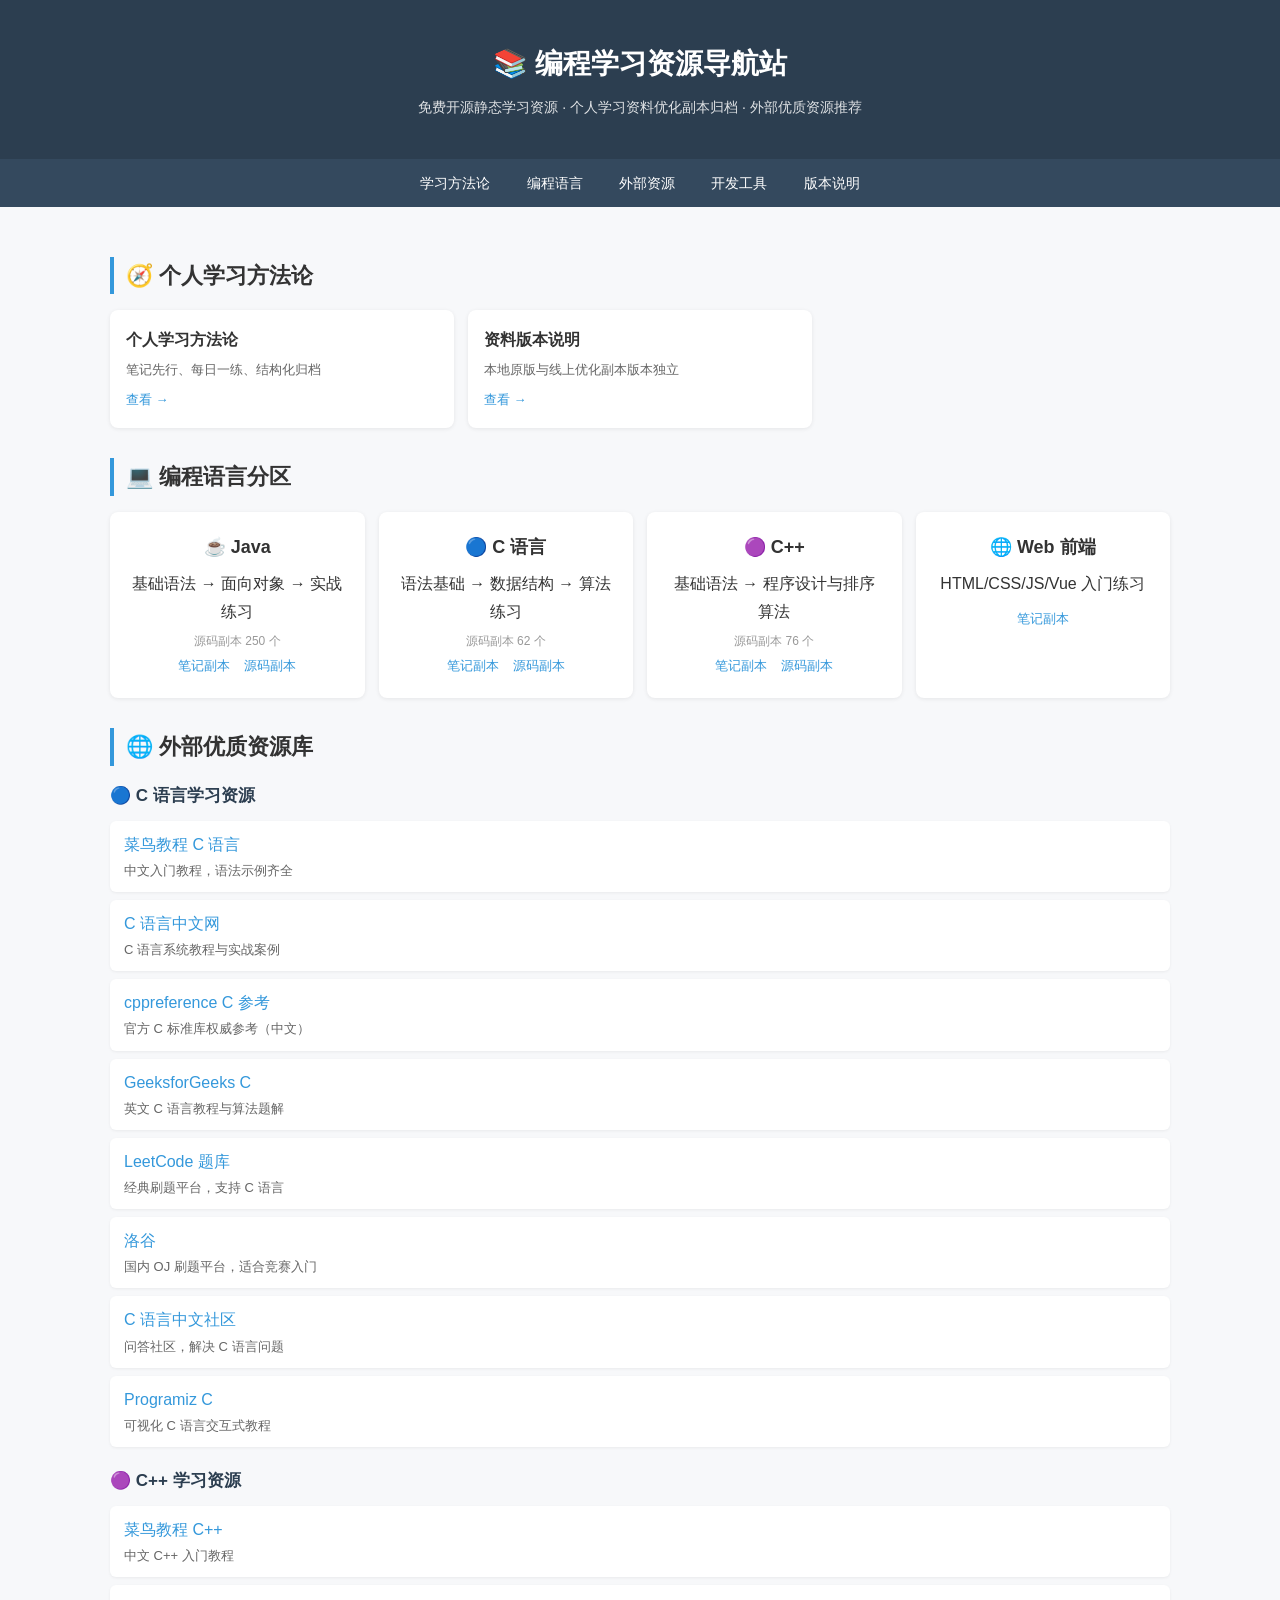
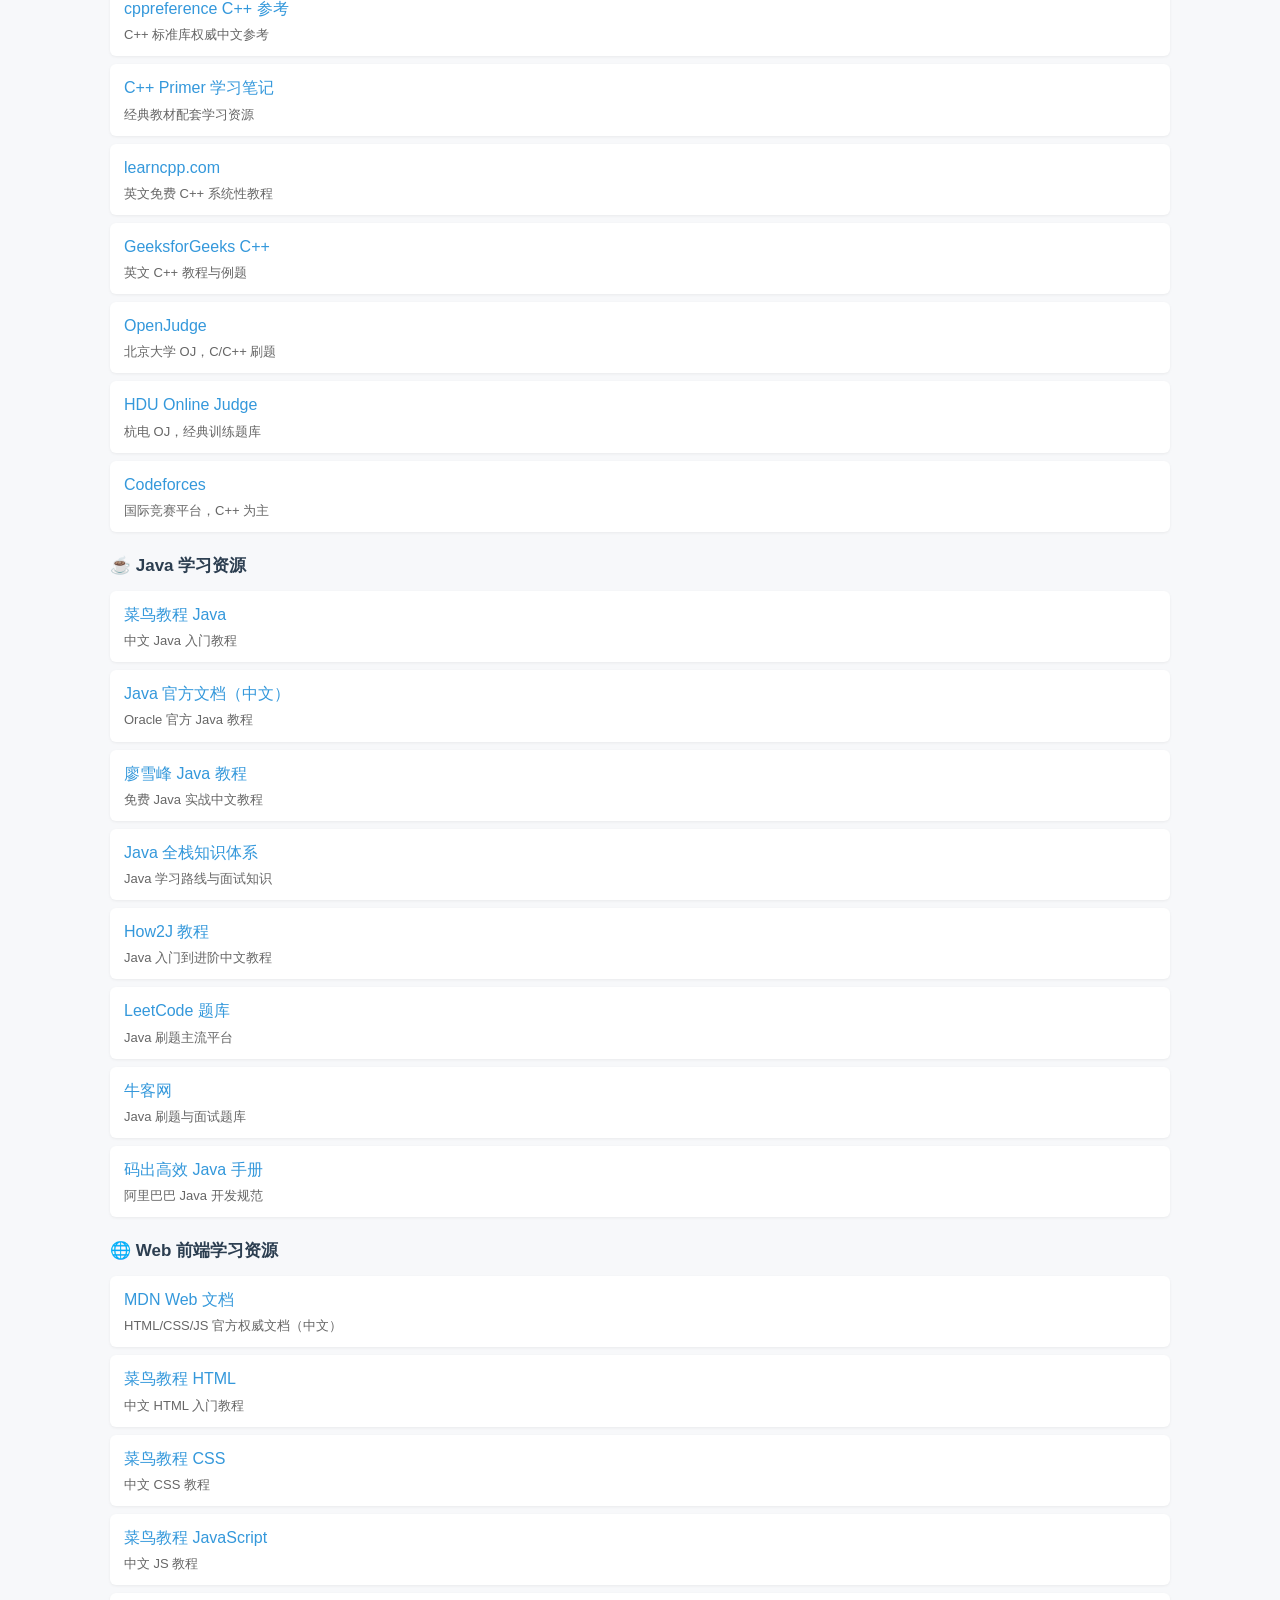
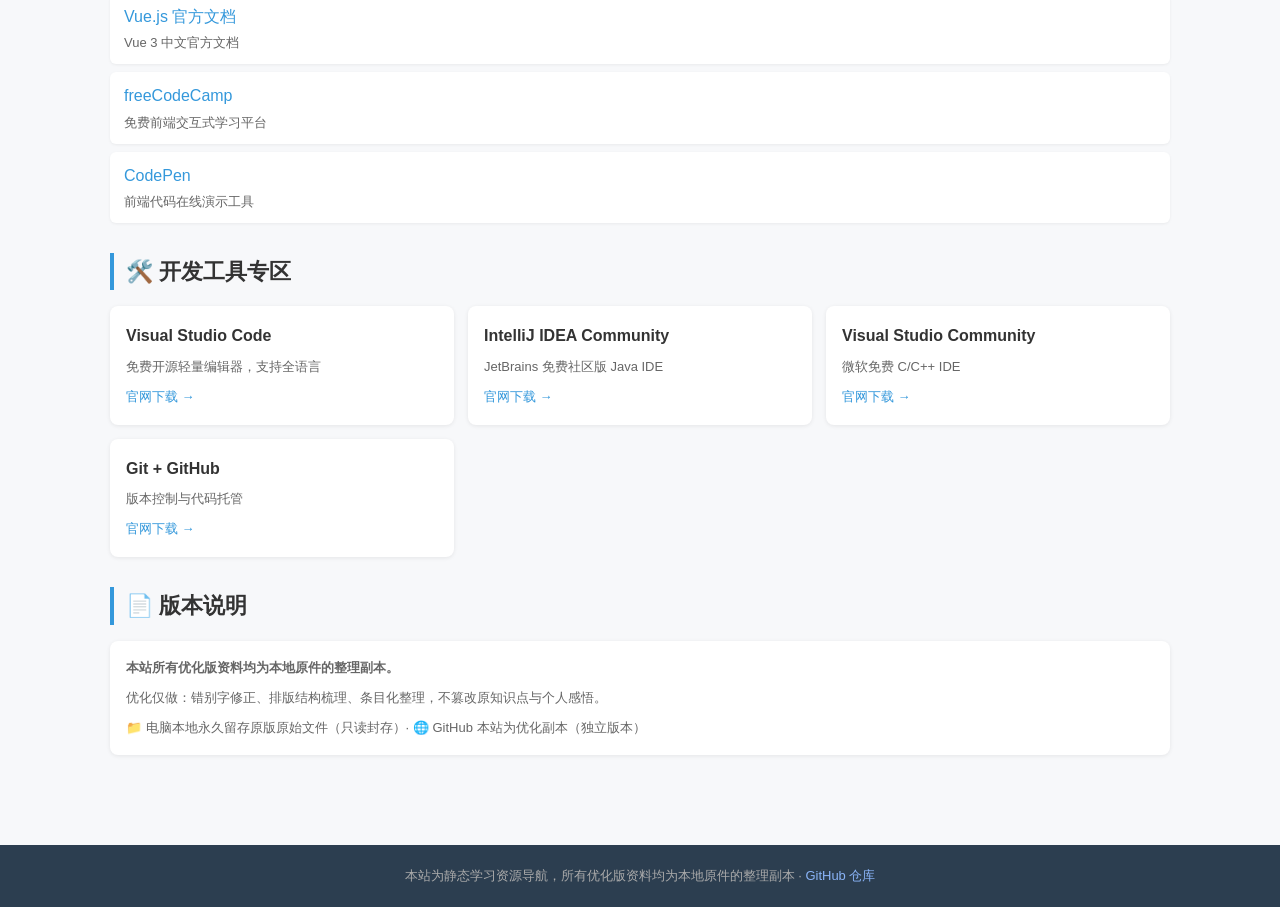
==== index.html @ 5b766942 "feat: 编程学习资源导航站首次发布 - 本地资料优化副本+外部资源导航" ====
<!DOCTYPE html>
<html lang="zh-CN">
<head>
<meta charset="UTF-8">
<meta name="viewport" content="width=device-width, initial-scale=1.0">
<title>编程学习资源导航站</title>
<link rel="stylesheet" href="assets/css/style.css">
</head>
<body>
<header>
  <h1>📚 编程学习资源导航站</h1>
  <p>免费开源静态学习资源 · 个人学习资料优化副本归档 · 外部优质资源推荐</p>
</header>
<nav>
  <a href="#method">学习方法论</a>
  <a href="#lang">编程语言</a>
  <a href="#resource">外部资源</a>
  <a href="#tools">开发工具</a>
  <a href="#version">版本说明</a>
</nav>
<main>
  <section id="method">
    <h2>🧭 个人学习方法论</h2>
    <div class="cards" id="method-cards"></div>
  </section>
  <section id="lang">
    <h2>💻 编程语言分区</h2>
    <div class="lang-grid" id="lang-cards"></div>
  </section>
  <section id="resource">
    <h2>🌐 外部优质资源库</h2>
    <div id="resource-groups"></div>
  </section>
  <section id="tools">
    <h2>🛠️ 开发工具专区</h2>
    <div class="cards" id="tools-cards"></div>
  </section>
  <section id="version">
    <h2>📄 版本说明</h2>
    <div id="version-content"></div>
  </section>
</main>
<footer>
  <p>本站为静态学习资源导航，所有优化版资料均为本地原件的整理副本 · <a href="https://github.com/Charmmy-ing/programming-learning-resource-library" target="_blank">GitHub 仓库</a></p>
</footer>
<script src="assets/js/main.js"></script>
</body>
</html>
---- assets/css/style.css ----
/* 极简样式 */
* { margin: 0; padding: 0; box-sizing: border-box; }
body { font-family: "PingFang SC", "Microsoft YaHei", sans-serif; background: #f7f8fa; color: #333; line-height: 1.7; }
header { background: #2c3e50; color: #fff; padding: 40px 20px; text-align: center; }
header h1 { font-size: 28px; margin-bottom: 8px; }
header p { opacity: .85; font-size: 14px; }
nav { background: #34495e; padding: 10px; text-align: center; position: sticky; top: 0; z-index: 10; }
nav a { color: #fff; text-decoration: none; padding: 6px 16px; font-size: 14px; border-radius: 4px; }
nav a:hover { background: #2c3e50; }
main { max-width: 1100px; margin: 0 auto; padding: 20px; }
section { margin: 30px 0; }
h2 { font-size: 22px; border-left: 4px solid #3498db; padding-left: 12px; margin-bottom: 16px; }
.cards { display: grid; grid-template-columns: repeat(auto-fill, minmax(280px, 1fr)); gap: 14px; }
.card { background: #fff; border-radius: 8px; padding: 16px; box-shadow: 0 1px 4px rgba(0,0,0,.08); }
.card h3 { font-size: 16px; margin-bottom: 6px; }
.card p { font-size: 13px; color: #666; }
.card a { display: inline-block; margin-top: 8px; color: #3498db; text-decoration: none; font-size: 13px; }
.card a:hover { text-decoration: underline; }
.lang-grid { display: grid; grid-template-columns: repeat(auto-fill, minmax(240px, 1fr)); gap: 14px; }
.lang-card { background: #fff; border-radius: 8px; padding: 20px; text-align: center; box-shadow: 0 1px 4px rgba(0,0,0,.08); }
.lang-card h3 { font-size: 18px; margin-bottom: 8px; }
.lang-card a { color: #3498db; text-decoration: none; font-size: 13px; }
.res-group { margin-bottom: 20px; }
.res-group h3 { font-size: 17px; margin-bottom: 10px; color: #2c3e50; }
.res-group ul { list-style: none; }
.res-group li { background: #fff; border-radius: 6px; padding: 10px 14px; margin-bottom: 8px; box-shadow: 0 1px 3px rgba(0,0,0,.06); }
.res-group a { color: #3498db; text-decoration: none; font-weight: 500; }
.res-group a:hover { text-decoration: underline; }
.res-group .desc { font-size: 13px; color: #666; margin-top: 2px; }
footer { background: #2c3e50; color: #aaa; text-align: center; padding: 20px; margin-top: 40px; font-size: 13px; }
footer a { color: #8ab4f8; text-decoration: none; }
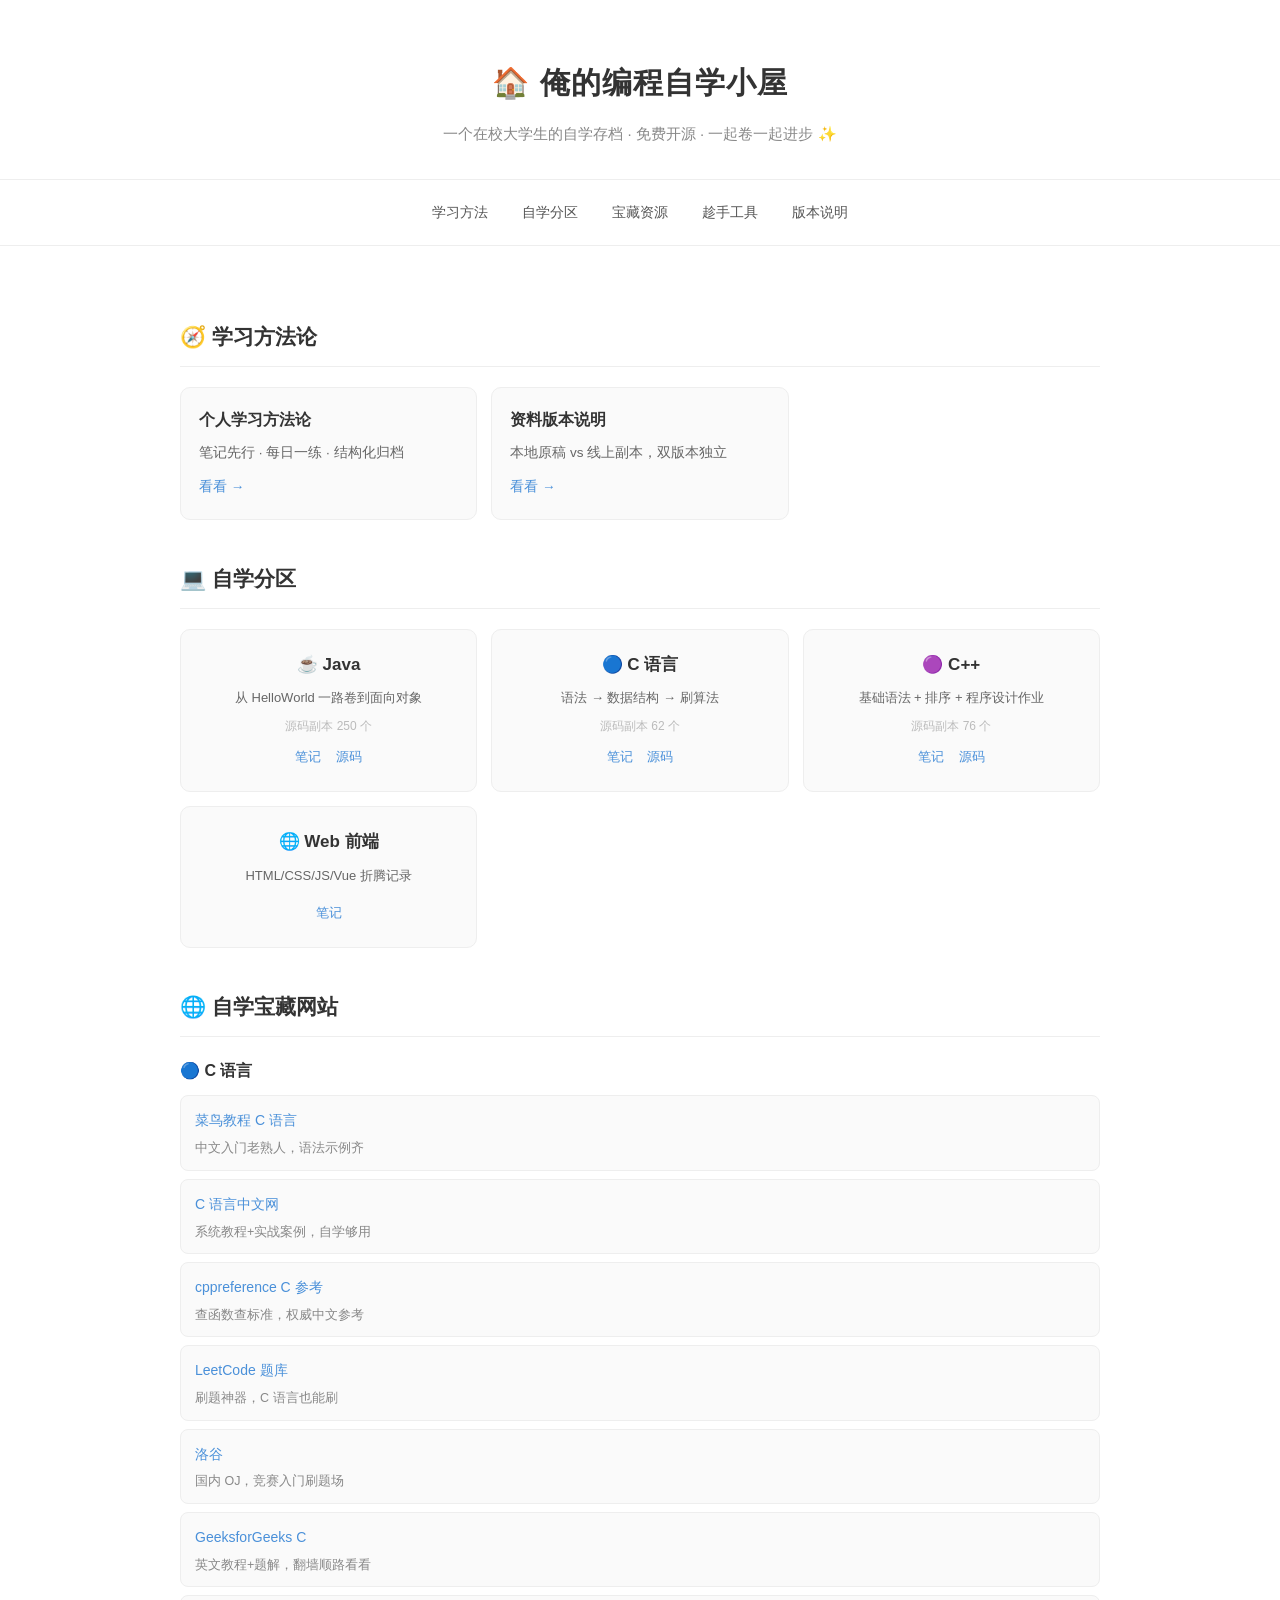
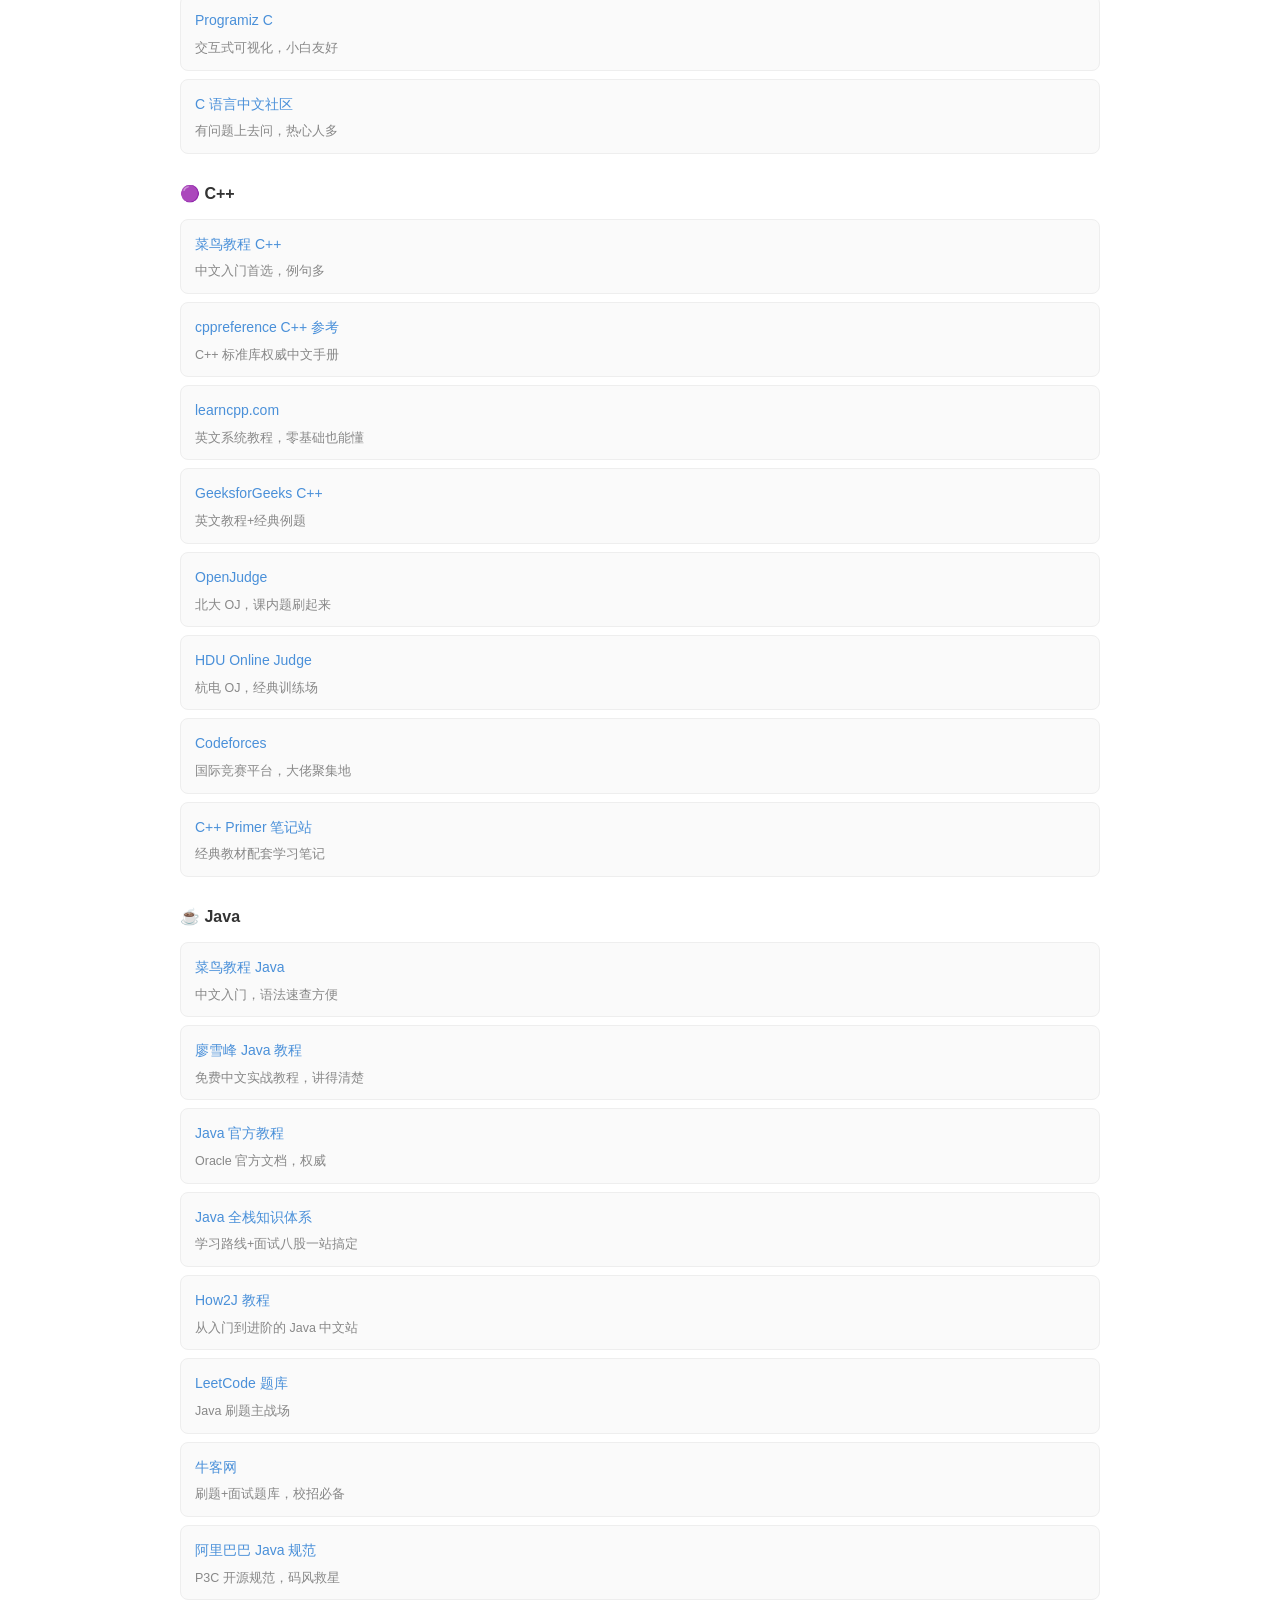
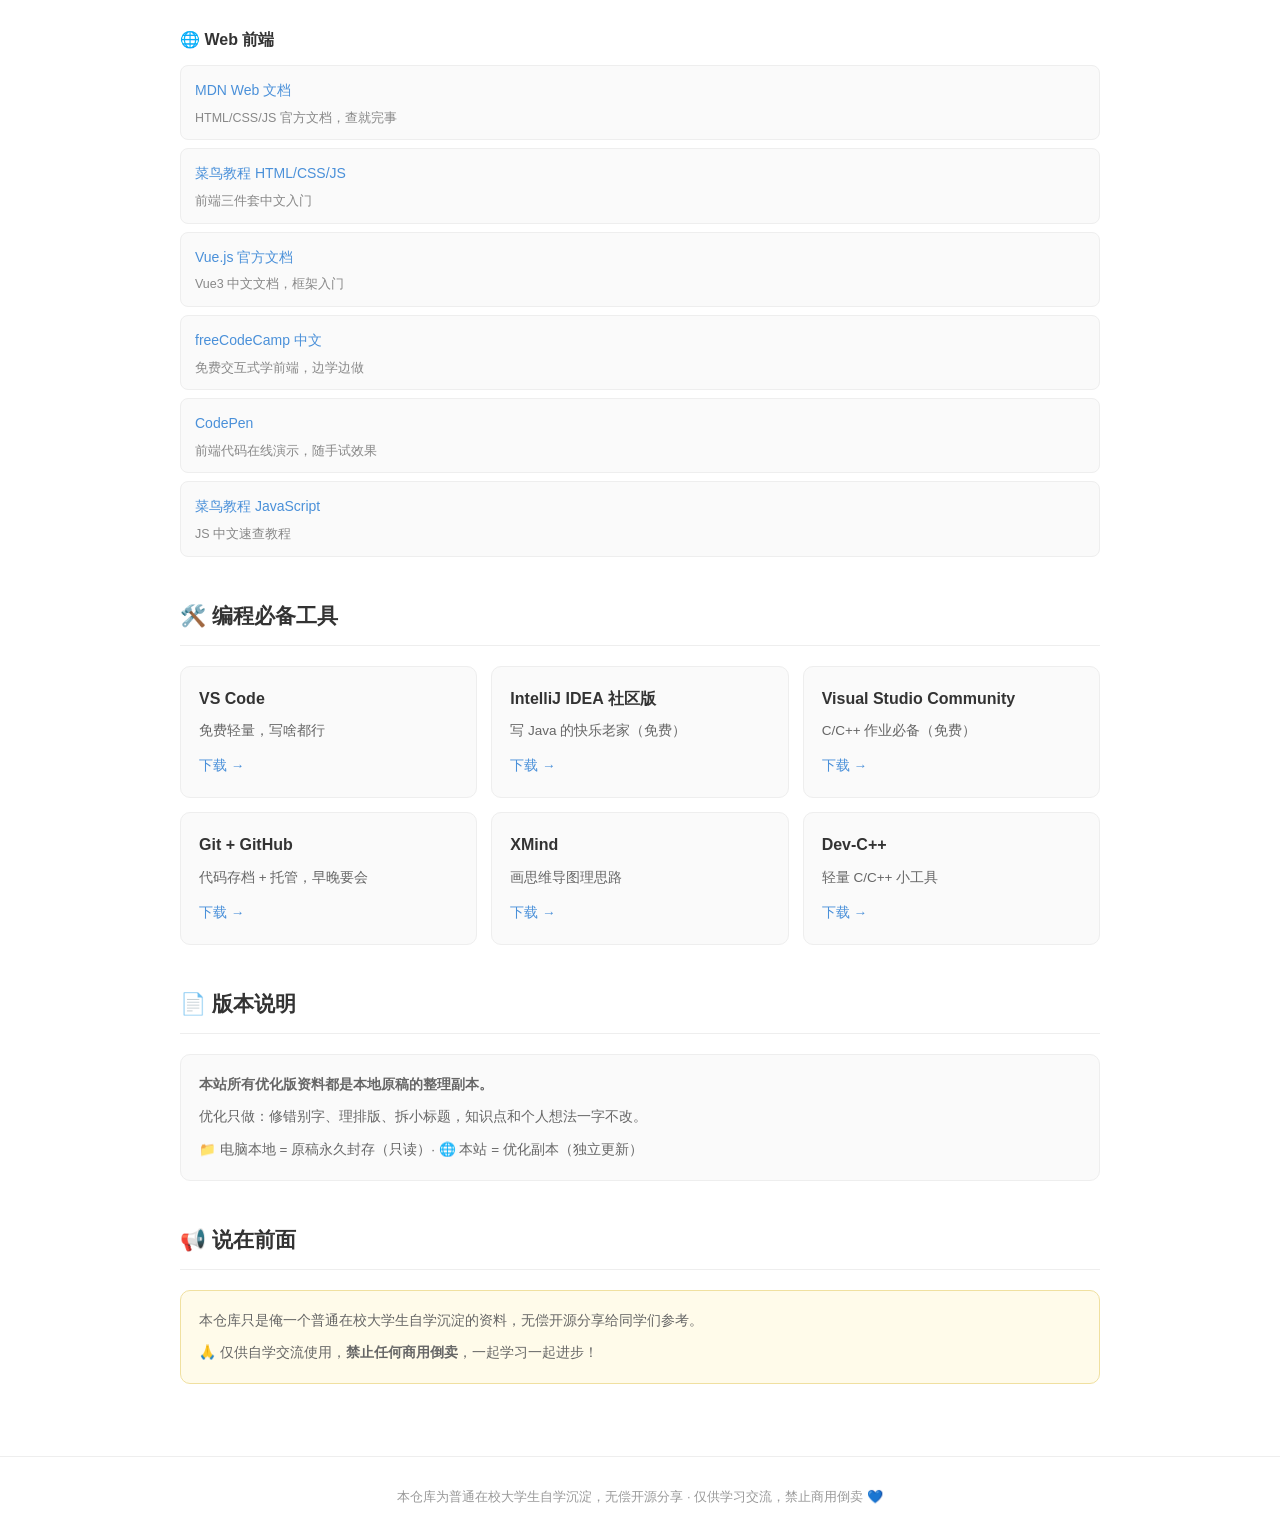
==== commit 0a5e1be6: "refactor: 二次改版 - 学生风品牌命名+Slogan+全站文案年轻化+补齐响应式CSS+免责声明" ====
--- a/index.html
+++ b/index.html
@@ -3,45 +3,49 @@
 <head>
 <meta charset="UTF-8">
 <meta name="viewport" content="width=device-width, initial-scale=1.0">
-<title>编程学习资源导航站</title>
+<title>俺的编程自学小屋 🏠</title>
 <link rel="stylesheet" href="assets/css/style.css">
 </head>
 <body>
 <header>
-  <h1>📚 编程学习资源导航站</h1>
-  <p>免费开源静态学习资源 · 个人学习资料优化副本归档 · 外部优质资源推荐</p>
+  <h1>🏠 俺的编程自学小屋</h1>
+  <p class="slogan">一个在校大学生的自学存档 · 免费开源 · 一起卷一起进步 ✨</p>
 </header>
 <nav>
-  <a href="#method">学习方法论</a>
-  <a href="#lang">编程语言</a>
-  <a href="#resource">外部资源</a>
-  <a href="#tools">开发工具</a>
+  <a href="#method">学习方法</a>
+  <a href="#lang">自学分区</a>
+  <a href="#resource">宝藏资源</a>
+  <a href="#tools">趁手工具</a>
   <a href="#version">版本说明</a>
 </nav>
 <main>
   <section id="method">
-    <h2>🧭 个人学习方法论</h2>
+    <h2>🧭 学习方法论</h2>
     <div class="cards" id="method-cards"></div>
   </section>
   <section id="lang">
-    <h2>💻 编程语言分区</h2>
+    <h2>💻 自学分区</h2>
     <div class="lang-grid" id="lang-cards"></div>
   </section>
   <section id="resource">
-    <h2>🌐 外部优质资源库</h2>
+    <h2>🌐 自学宝藏网站</h2>
     <div id="resource-groups"></div>
   </section>
   <section id="tools">
-    <h2>🛠️ 开发工具专区</h2>
+    <h2>🛠️ 编程必备工具</h2>
     <div class="cards" id="tools-cards"></div>
   </section>
   <section id="version">
     <h2>📄 版本说明</h2>
     <div id="version-content"></div>
   </section>
+  <section id="disclaimer">
+    <h2>📢 说在前面</h2>
+    <div class="card" id="disclaimer-content"></div>
+  </section>
 </main>
 <footer>
-  <p>本站为静态学习资源导航，所有优化版资料均为本地原件的整理副本 · <a href="https://github.com/Charmmy-ing/programming-learning-resource-library" target="_blank">GitHub 仓库</a></p>
+  <p>本仓库为普通在校大学生自学沉淀，无偿开源分享 · 仅供学习交流，禁止商用倒卖 💙</p>
 </footer>
 <script src="assets/js/main.js"></script>
 </body>
--- a/assets/css/style.css
+++ b/assets/css/style.css
@@ -1,31 +1,40 @@
-/* 极简样式 */
+/* 极简学生风：白底深灰文，留白充足 */
 * { margin: 0; padding: 0; box-sizing: border-box; }
-body { font-family: "PingFang SC", "Microsoft YaHei", sans-serif; background: #f7f8fa; color: #333; line-height: 1.7; }
-header { background: #2c3e50; color: #fff; padding: 40px 20px; text-align: center; }
-header h1 { font-size: 28px; margin-bottom: 8px; }
-header p { opacity: .85; font-size: 14px; }
-nav { background: #34495e; padding: 10px; text-align: center; position: sticky; top: 0; z-index: 10; }
-nav a { color: #fff; text-decoration: none; padding: 6px 16px; font-size: 14px; border-radius: 4px; }
-nav a:hover { background: #2c3e50; }
-main { max-width: 1100px; margin: 0 auto; padding: 20px; }
-section { margin: 30px 0; }
-h2 { font-size: 22px; border-left: 4px solid #3498db; padding-left: 12px; margin-bottom: 16px; }
-.cards { display: grid; grid-template-columns: repeat(auto-fill, minmax(280px, 1fr)); gap: 14px; }
-.card { background: #fff; border-radius: 8px; padding: 16px; box-shadow: 0 1px 4px rgba(0,0,0,.08); }
+body { font-family: "PingFang SC", "Microsoft YaHei", sans-serif; background: #fff; color: #333; line-height: 1.8; }
+header { text-align: center; padding: 56px 20px 32px; border-bottom: 1px solid #eee; }
+header h1 { font-size: 30px; letter-spacing: 1px; }
+header .slogan { margin-top: 10px; color: #888; font-size: 15px; }
+nav { display: flex; justify-content: center; gap: 6px; padding: 14px 10px; border-bottom: 1px solid #eee; position: sticky; top: 0; background: #fff; z-index: 10; flex-wrap: wrap; }
+nav a { color: #555; text-decoration: none; padding: 6px 14px; font-size: 14px; border-radius: 20px; }
+nav a:hover { background: #f0f0f0; color: #222; }
+main { max-width: 960px; margin: 0 auto; padding: 32px 20px; }
+section { margin: 40px 0; }
+h2 { font-size: 21px; padding-bottom: 10px; border-bottom: 1px solid #eee; margin-bottom: 20px; }
+.cards { display: grid; grid-template-columns: repeat(auto-fill, minmax(270px, 1fr)); gap: 14px; }
+.card { background: #fafafa; border: 1px solid #eee; border-radius: 10px; padding: 18px; }
 .card h3 { font-size: 16px; margin-bottom: 6px; }
-.card p { font-size: 13px; color: #666; }
-.card a { display: inline-block; margin-top: 8px; color: #3498db; text-decoration: none; font-size: 13px; }
+.card p { font-size: 13.5px; color: #666; }
+.card a { display: inline-block; margin-top: 10px; color: #4a90d9; text-decoration: none; font-size: 13.5px; }
 .card a:hover { text-decoration: underline; }
-.lang-grid { display: grid; grid-template-columns: repeat(auto-fill, minmax(240px, 1fr)); gap: 14px; }
-.lang-card { background: #fff; border-radius: 8px; padding: 20px; text-align: center; box-shadow: 0 1px 4px rgba(0,0,0,.08); }
-.lang-card h3 { font-size: 18px; margin-bottom: 8px; }
-.lang-card a { color: #3498db; text-decoration: none; font-size: 13px; }
-.res-group { margin-bottom: 20px; }
-.res-group h3 { font-size: 17px; margin-bottom: 10px; color: #2c3e50; }
+.lang-grid { display: grid; grid-template-columns: repeat(auto-fill, minmax(220px, 1fr)); gap: 14px; }
+.lang-card { background: #fafafa; border: 1px solid #eee; border-radius: 10px; padding: 20px; text-align: center; }
+.lang-card h3 { font-size: 17px; margin-bottom: 6px; }
+.lang-card p { font-size: 13px; color: #666; }
+.lang-card a { display: inline-block; margin-top: 8px; color: #4a90d9; text-decoration: none; font-size: 13px; }
+.lang-card a:hover { text-decoration: underline; }
+.lang-card a + a { margin-left: 10px; }
+.res-group { margin-bottom: 26px; }
+.res-group h3 { font-size: 16px; margin-bottom: 10px; }
 .res-group ul { list-style: none; }
-.res-group li { background: #fff; border-radius: 6px; padding: 10px 14px; margin-bottom: 8px; box-shadow: 0 1px 3px rgba(0,0,0,.06); }
-.res-group a { color: #3498db; text-decoration: none; font-weight: 500; }
+.res-group li { background: #fafafa; border: 1px solid #eee; border-radius: 8px; padding: 10px 14px; margin-bottom: 8px; }
+.res-group a { color: #4a90d9; text-decoration: none; font-weight: 500; font-size: 14px; }
 .res-group a:hover { text-decoration: underline; }
-.res-group .desc { font-size: 13px; color: #666; margin-top: 2px; }
-footer { background: #2c3e50; color: #aaa; text-align: center; padding: 20px; margin-top: 40px; font-size: 13px; }
-footer a { color: #8ab4f8; text-decoration: none; }
+.res-group .desc { font-size: 12.5px; color: #888; margin-top: 2px; }
+footer { text-align: center; padding: 28px 20px; border-top: 1px solid #eee; color: #999; font-size: 13px; }
+footer a { color: #4a90d9; text-decoration: none; }
+#disclaimer .card { background: #fffbea; border-color: #f0e0a0; }
+@media (max-width: 600px) {
+  header h1 { font-size: 24px; }
+  nav a { padding: 5px 10px; font-size: 13px; }
+  main { padding: 20px 14px; }
+}
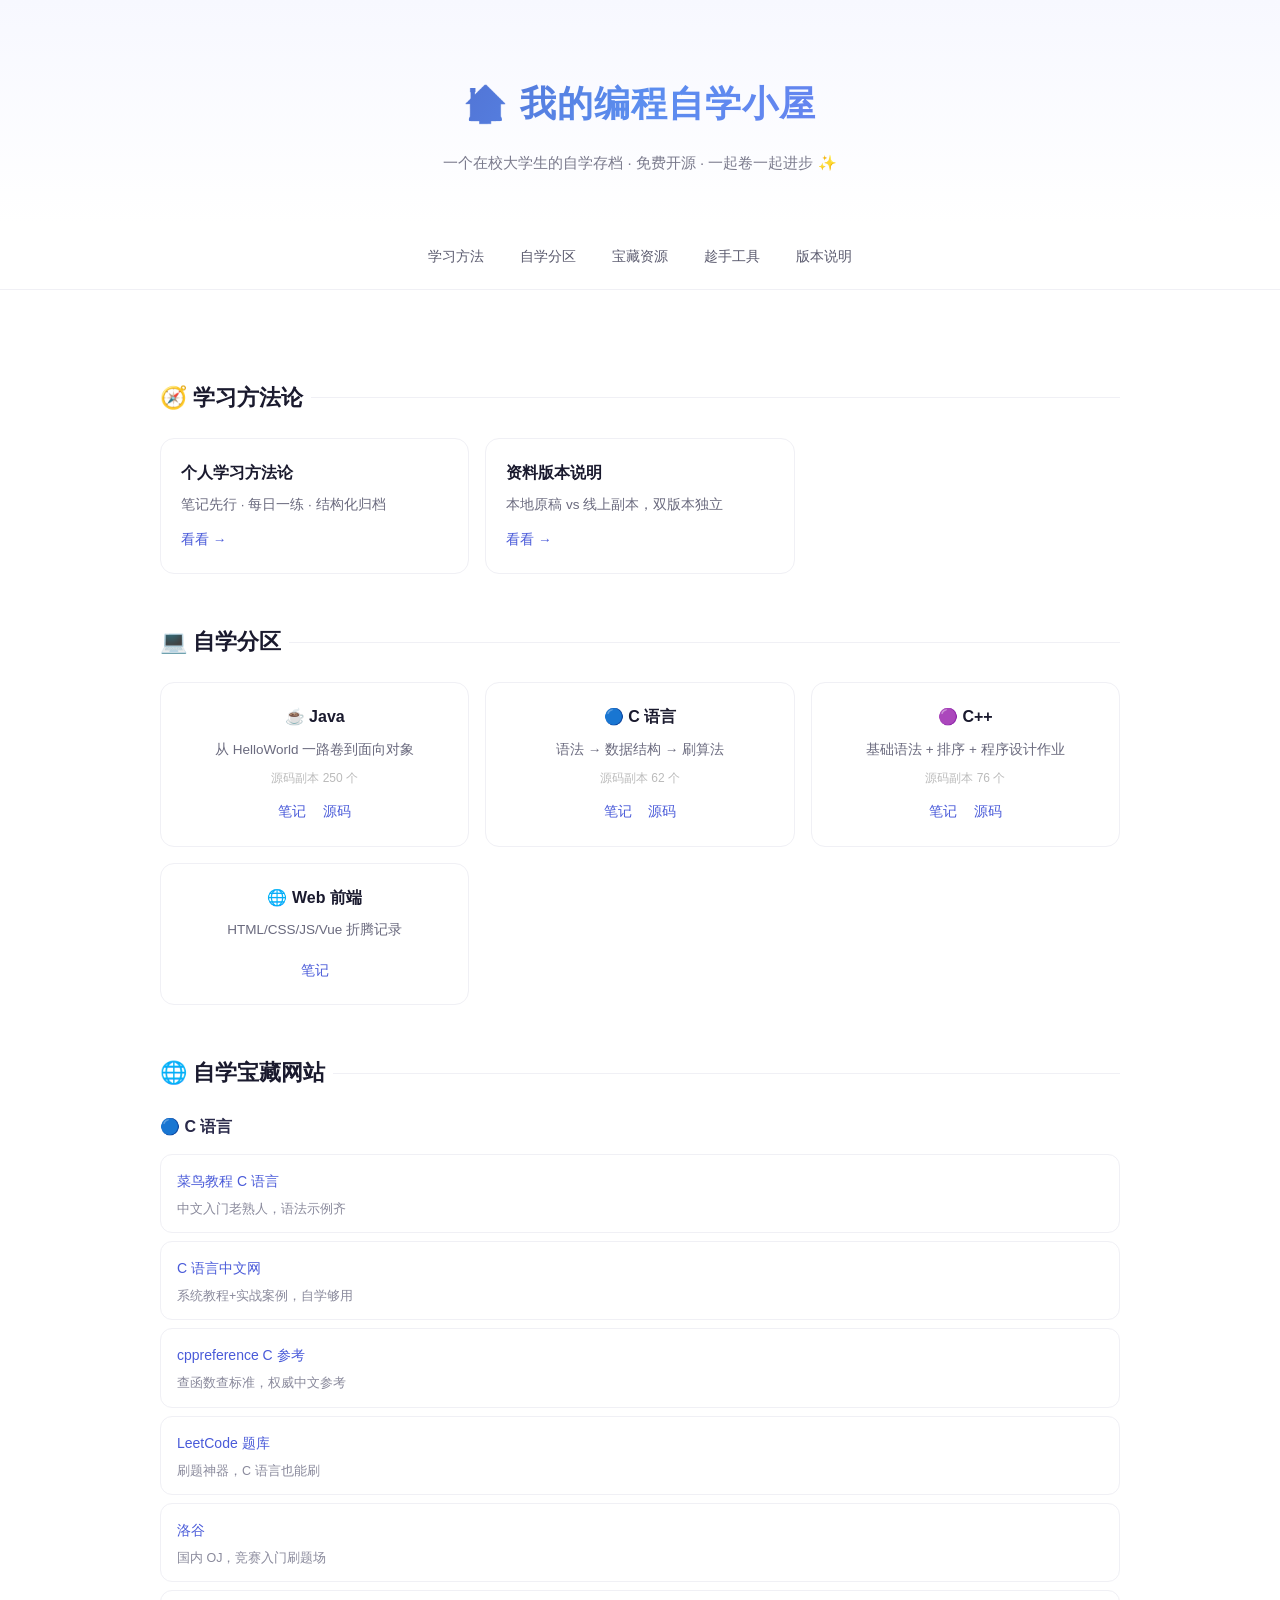
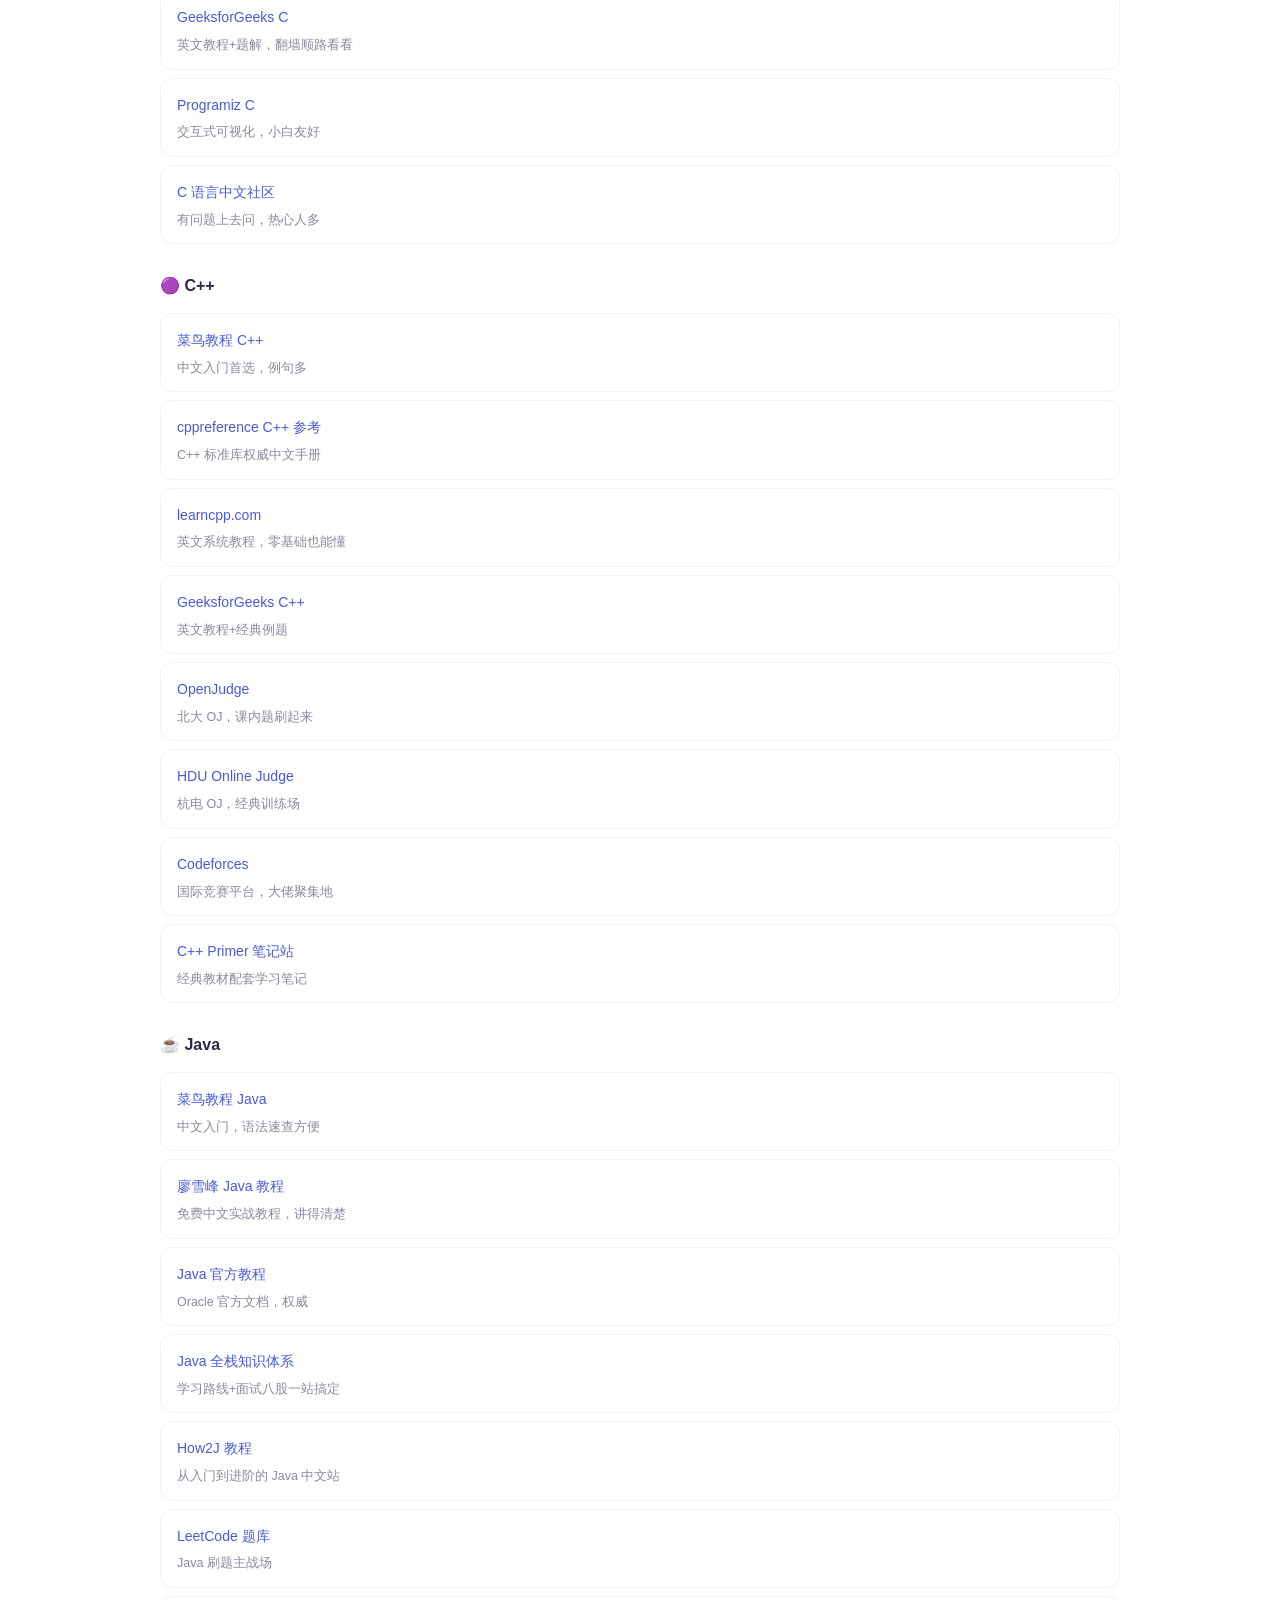
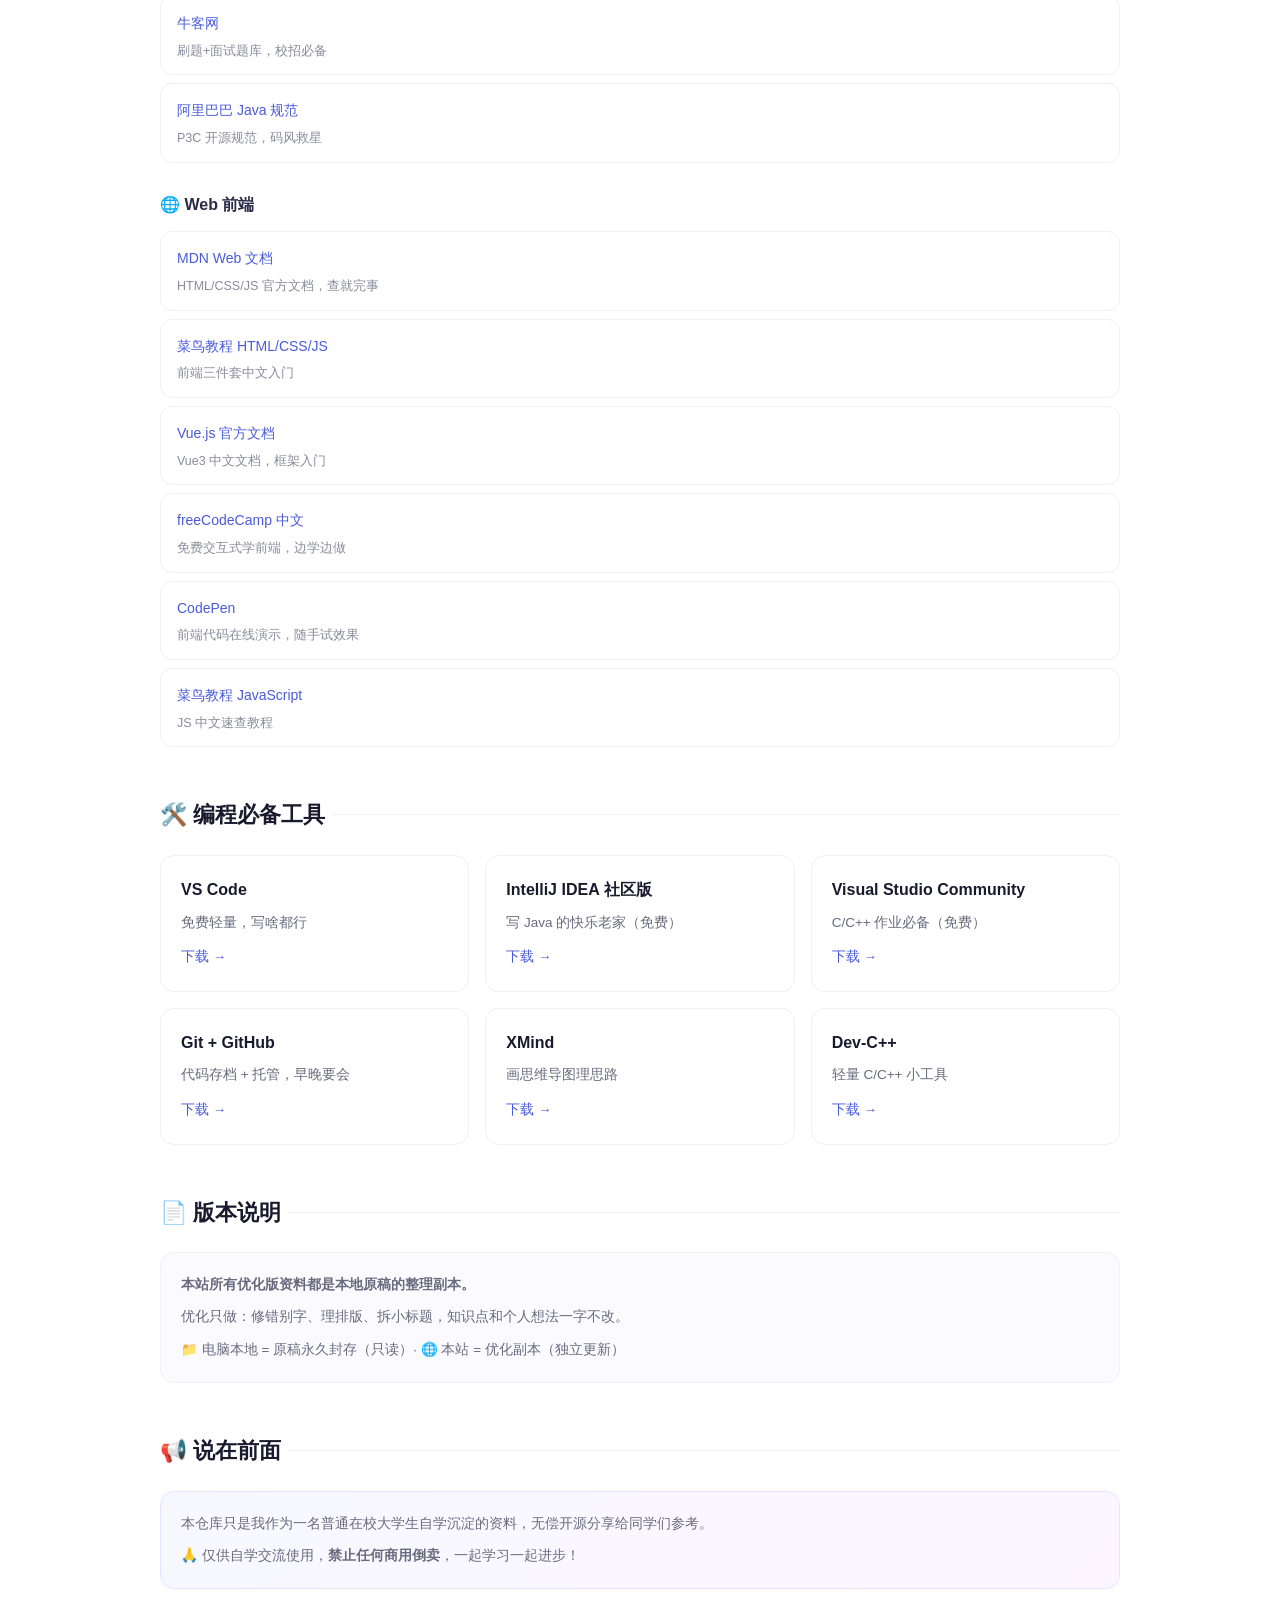
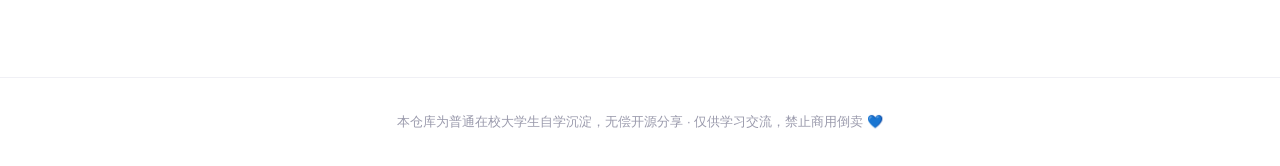
==== commit 8826d376: "style: 借鉴现代官网设计语言(渐变/卡片悬浮/滚动渐入) + 去除AI痕迹/俺字 + 模板注释手写化 + README更新计划" ====
--- a/index.html
+++ b/index.html
@@ -3,12 +3,12 @@
 <head>
 <meta charset="UTF-8">
 <meta name="viewport" content="width=device-width, initial-scale=1.0">
-<title>俺的编程自学小屋 🏠</title>
+<title>我的编程自学小屋 🏠</title>
 <link rel="stylesheet" href="assets/css/style.css">
 </head>
 <body>
 <header>
-  <h1>🏠 俺的编程自学小屋</h1>
+  <h1>🏠 我的编程自学小屋</h1>
   <p class="slogan">一个在校大学生的自学存档 · 免费开源 · 一起卷一起进步 ✨</p>
 </header>
 <nav>
--- a/assets/css/style.css
+++ b/assets/css/style.css
@@ -1,40 +1,54 @@
-/* 极简学生风：白底深灰文，留白充足 */
+/* 极简学生风 · 借鉴现代官网设计语言（白底/渐变点缀/卡片悬浮/滚动渐入） */
 * { margin: 0; padding: 0; box-sizing: border-box; }
-body { font-family: "PingFang SC", "Microsoft YaHei", sans-serif; background: #fff; color: #333; line-height: 1.8; }
-header { text-align: center; padding: 56px 20px 32px; border-bottom: 1px solid #eee; }
-header h1 { font-size: 30px; letter-spacing: 1px; }
-header .slogan { margin-top: 10px; color: #888; font-size: 15px; }
-nav { display: flex; justify-content: center; gap: 6px; padding: 14px 10px; border-bottom: 1px solid #eee; position: sticky; top: 0; background: #fff; z-index: 10; flex-wrap: wrap; }
-nav a { color: #555; text-decoration: none; padding: 6px 14px; font-size: 14px; border-radius: 20px; }
-nav a:hover { background: #f0f0f0; color: #222; }
-main { max-width: 960px; margin: 0 auto; padding: 32px 20px; }
-section { margin: 40px 0; }
-h2 { font-size: 21px; padding-bottom: 10px; border-bottom: 1px solid #eee; margin-bottom: 20px; }
-.cards { display: grid; grid-template-columns: repeat(auto-fill, minmax(270px, 1fr)); gap: 14px; }
-.card { background: #fafafa; border: 1px solid #eee; border-radius: 10px; padding: 18px; }
-.card h3 { font-size: 16px; margin-bottom: 6px; }
-.card p { font-size: 13.5px; color: #666; }
-.card a { display: inline-block; margin-top: 10px; color: #4a90d9; text-decoration: none; font-size: 13.5px; }
-.card a:hover { text-decoration: underline; }
-.lang-grid { display: grid; grid-template-columns: repeat(auto-fill, minmax(220px, 1fr)); gap: 14px; }
-.lang-card { background: #fafafa; border: 1px solid #eee; border-radius: 10px; padding: 20px; text-align: center; }
-.lang-card h3 { font-size: 17px; margin-bottom: 6px; }
-.lang-card p { font-size: 13px; color: #666; }
-.lang-card a { display: inline-block; margin-top: 8px; color: #4a90d9; text-decoration: none; font-size: 13px; }
-.lang-card a:hover { text-decoration: underline; }
-.lang-card a + a { margin-left: 10px; }
-.res-group { margin-bottom: 26px; }
-.res-group h3 { font-size: 16px; margin-bottom: 10px; }
+body { font-family: "PingFang SC", "Microsoft YaHei", sans-serif; background: #fff; color: #1a1a2e; line-height: 1.8; }
+
+/* 头部：渐变点缀 + 大标题 */
+header { text-align: center; padding: 72px 20px 48px; background: linear-gradient(180deg, #f7f8ff 0%, #fff 100%); }
+header h1 { font-size: 36px; letter-spacing: 1px; background: linear-gradient(120deg, #3b3b98, #5b8def, #7c6ff0); -webkit-background-clip: text; -webkit-text-fill-color: transparent; }
+header .slogan { margin-top: 12px; color: #7a7a8c; font-size: 15px; }
+
+/* 导航 */
+nav { display: flex; justify-content: center; gap: 4px; padding: 14px 10px; border-bottom: 1px solid #f0f0f5; position: sticky; top: 0; background: rgba(255,255,255,.92); backdrop-filter: blur(8px); z-index: 10; flex-wrap: wrap; }
+nav a { color: #5a5a6e; text-decoration: none; padding: 6px 16px; font-size: 14px; border-radius: 20px; transition: all .2s; }
+nav a:hover { background: #f0f1ff; color: #4a5bd9; }
+
+main { max-width: 1000px; margin: 0 auto; padding: 40px 20px; }
+section { margin: 48px 0; }
+h2 { font-size: 22px; margin-bottom: 20px; display: flex; align-items: center; gap: 8px; }
+h2::after { content: ''; flex: 1; height: 1px; background: #f0f0f5; }
+
+/* 卡片：圆角 + 悬浮轻动效 + 滚动渐入 */
+.cards, .lang-grid { display: grid; grid-template-columns: repeat(auto-fill, minmax(270px, 1fr)); gap: 16px; }
+.card, .lang-card { background: #fff; border: 1px solid #f0f0f5; border-radius: 14px; padding: 20px; transition: transform .25s, box-shadow .25s; opacity: 0; transform: translateY(16px); }
+.card.show, .lang-card.show { opacity: 1; transform: translateY(0); }
+.card:hover, .lang-card:hover { transform: translateY(-4px); box-shadow: 0 8px 24px rgba(60, 80, 180, .08); border-color: #e0e4ff; }
+.card h3, .lang-card h3 { font-size: 16px; margin-bottom: 6px; }
+.card p, .lang-card p { font-size: 13.5px; color: #6a6a7e; }
+.card a, .lang-card a { display: inline-block; margin-top: 10px; color: #4a5bd9; text-decoration: none; font-size: 13.5px; font-weight: 500; }
+.card a:hover, .lang-card a:hover { text-decoration: underline; }
+.lang-card { text-align: center; }
+.lang-card a + a { margin-left: 12px; }
+
+/* 资源列表 */
+.res-group { margin-bottom: 28px; }
+.res-group h3 { font-size: 16px; margin-bottom: 12px; color: #2a2a4a; }
 .res-group ul { list-style: none; }
-.res-group li { background: #fafafa; border: 1px solid #eee; border-radius: 8px; padding: 10px 14px; margin-bottom: 8px; }
-.res-group a { color: #4a90d9; text-decoration: none; font-weight: 500; font-size: 14px; }
+.res-group li { background: #fff; border: 1px solid #f0f0f5; border-radius: 12px; padding: 12px 16px; margin-bottom: 8px; transition: border-color .2s, box-shadow .2s; }
+.res-group li:hover { border-color: #e0e4ff; box-shadow: 0 4px 16px rgba(60, 80, 180, .06); }
+.res-group a { color: #4a5bd9; text-decoration: none; font-weight: 500; font-size: 14px; }
 .res-group a:hover { text-decoration: underline; }
-.res-group .desc { font-size: 12.5px; color: #888; margin-top: 2px; }
-footer { text-align: center; padding: 28px 20px; border-top: 1px solid #eee; color: #999; font-size: 13px; }
-footer a { color: #4a90d9; text-decoration: none; }
-#disclaimer .card { background: #fffbea; border-color: #f0e0a0; }
+.res-group .desc { font-size: 12.5px; color: #8a8a9c; margin-top: 2px; }
+
+/* 声明区 */
+#disclaimer .card { background: linear-gradient(135deg, #f7f8ff, #fdf6ff); border-color: #e8e4ff; }
+#version .card { background: #fafaff; }
+
+footer { text-align: center; padding: 32px 20px; border-top: 1px solid #f0f0f5; color: #9a9aac; font-size: 13px; }
+footer a { color: #4a5bd9; text-decoration: none; }
+
 @media (max-width: 600px) {
-  header h1 { font-size: 24px; }
+  header { padding: 48px 16px 32px; }
+  header h1 { font-size: 26px; }
   nav a { padding: 5px 10px; font-size: 13px; }
-  main { padding: 20px 14px; }
+  main { padding: 24px 14px; }
 }
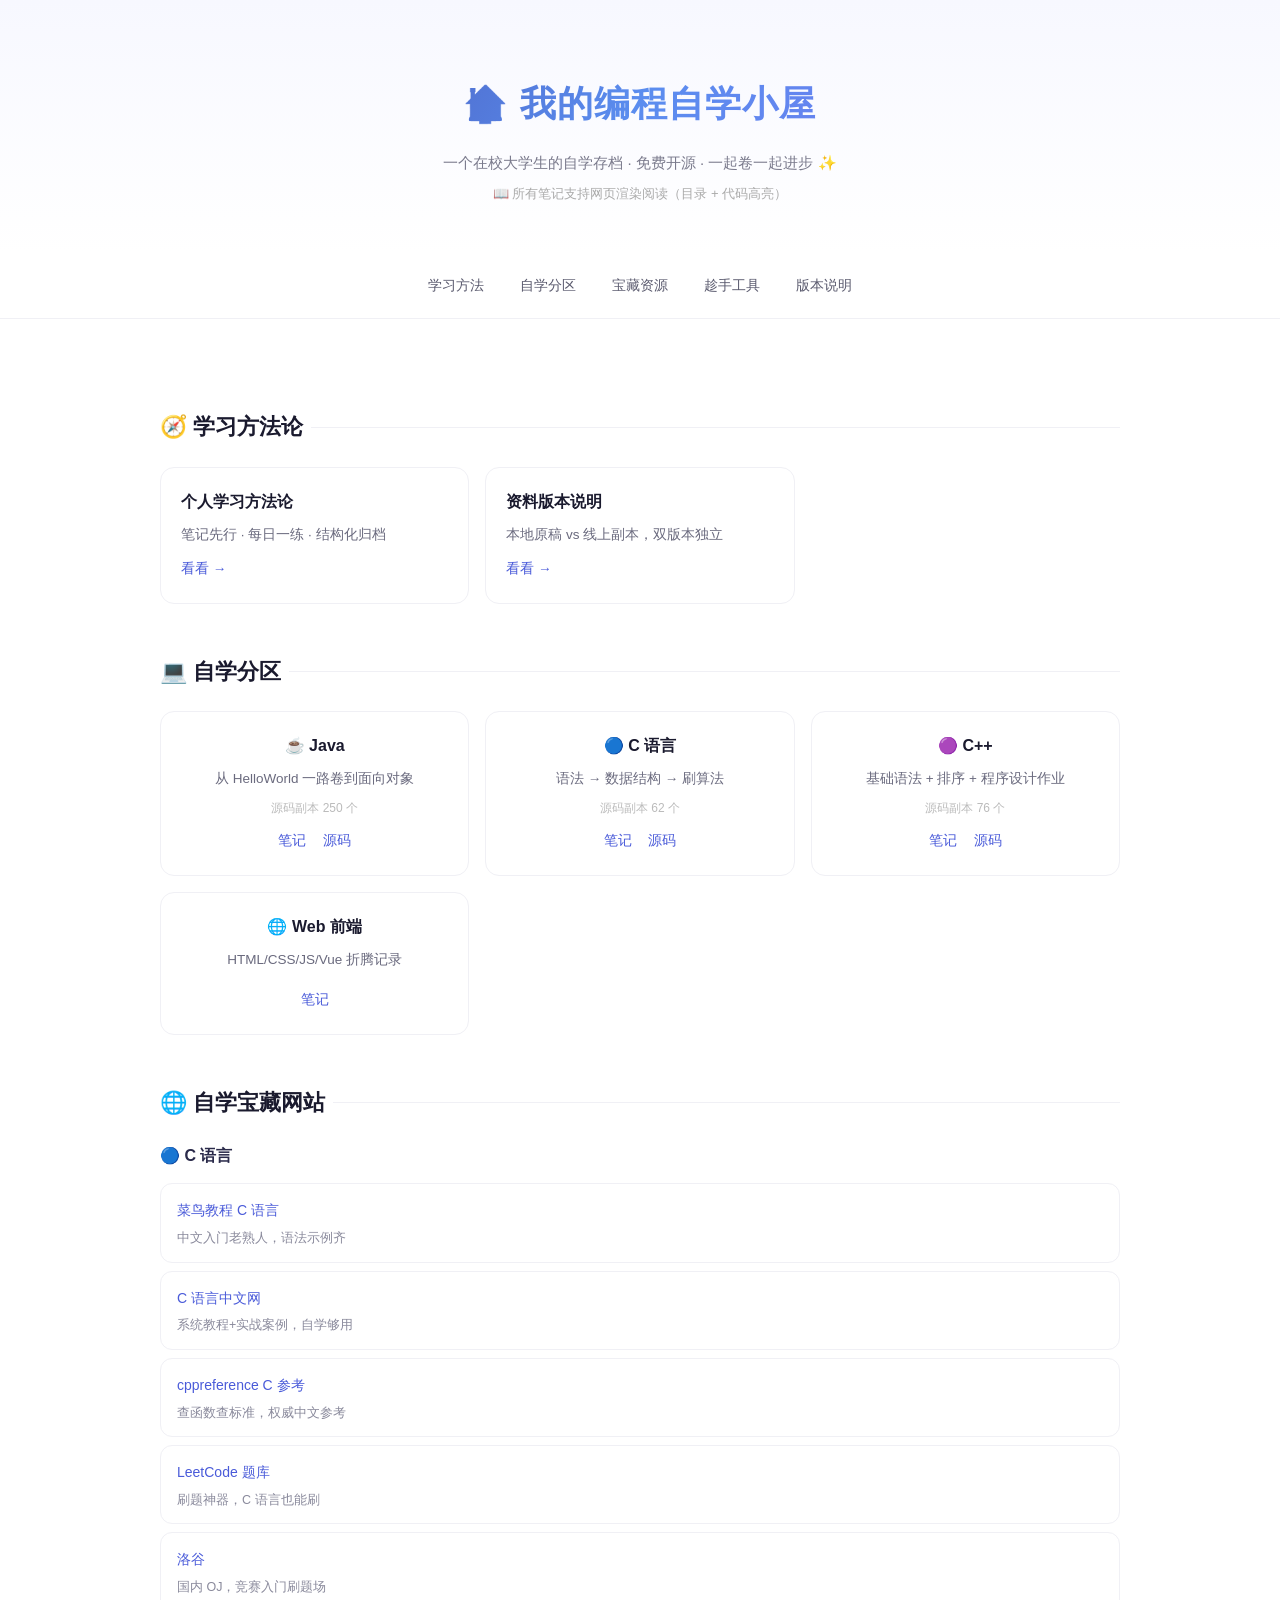
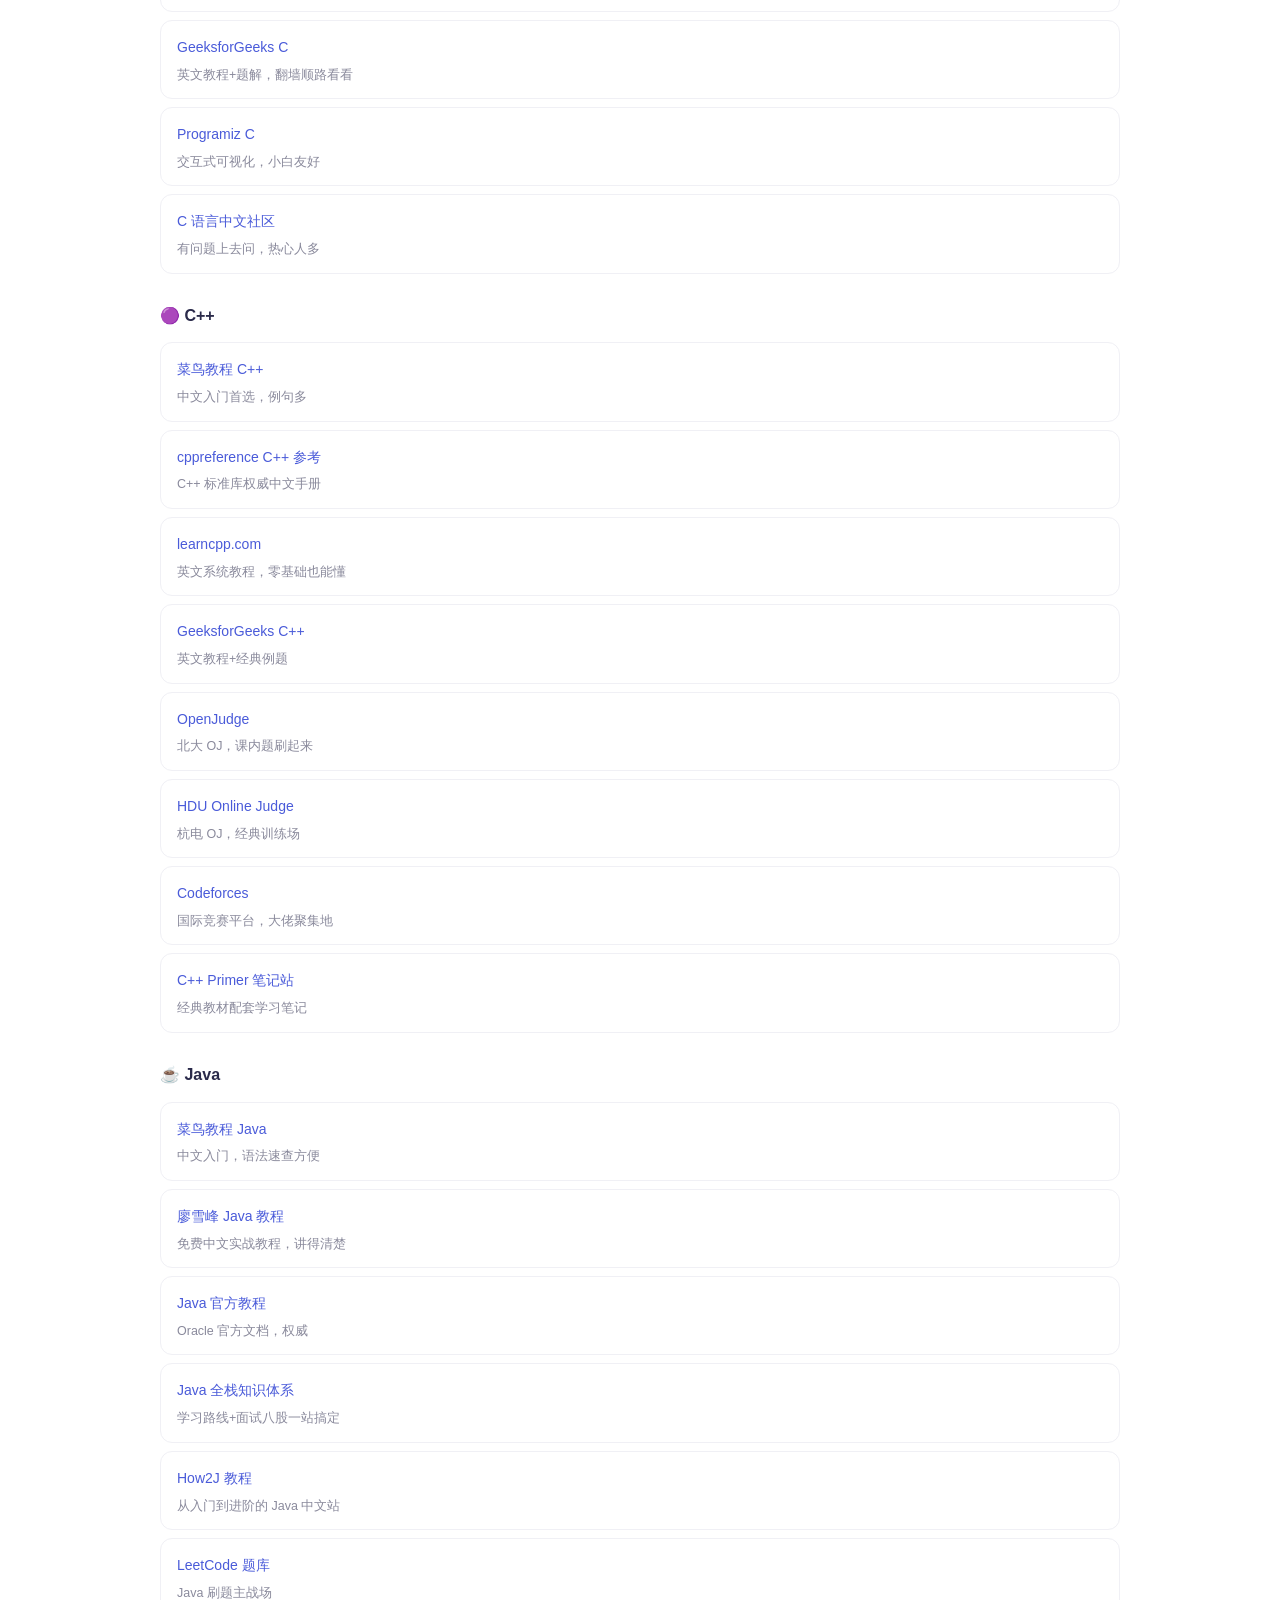
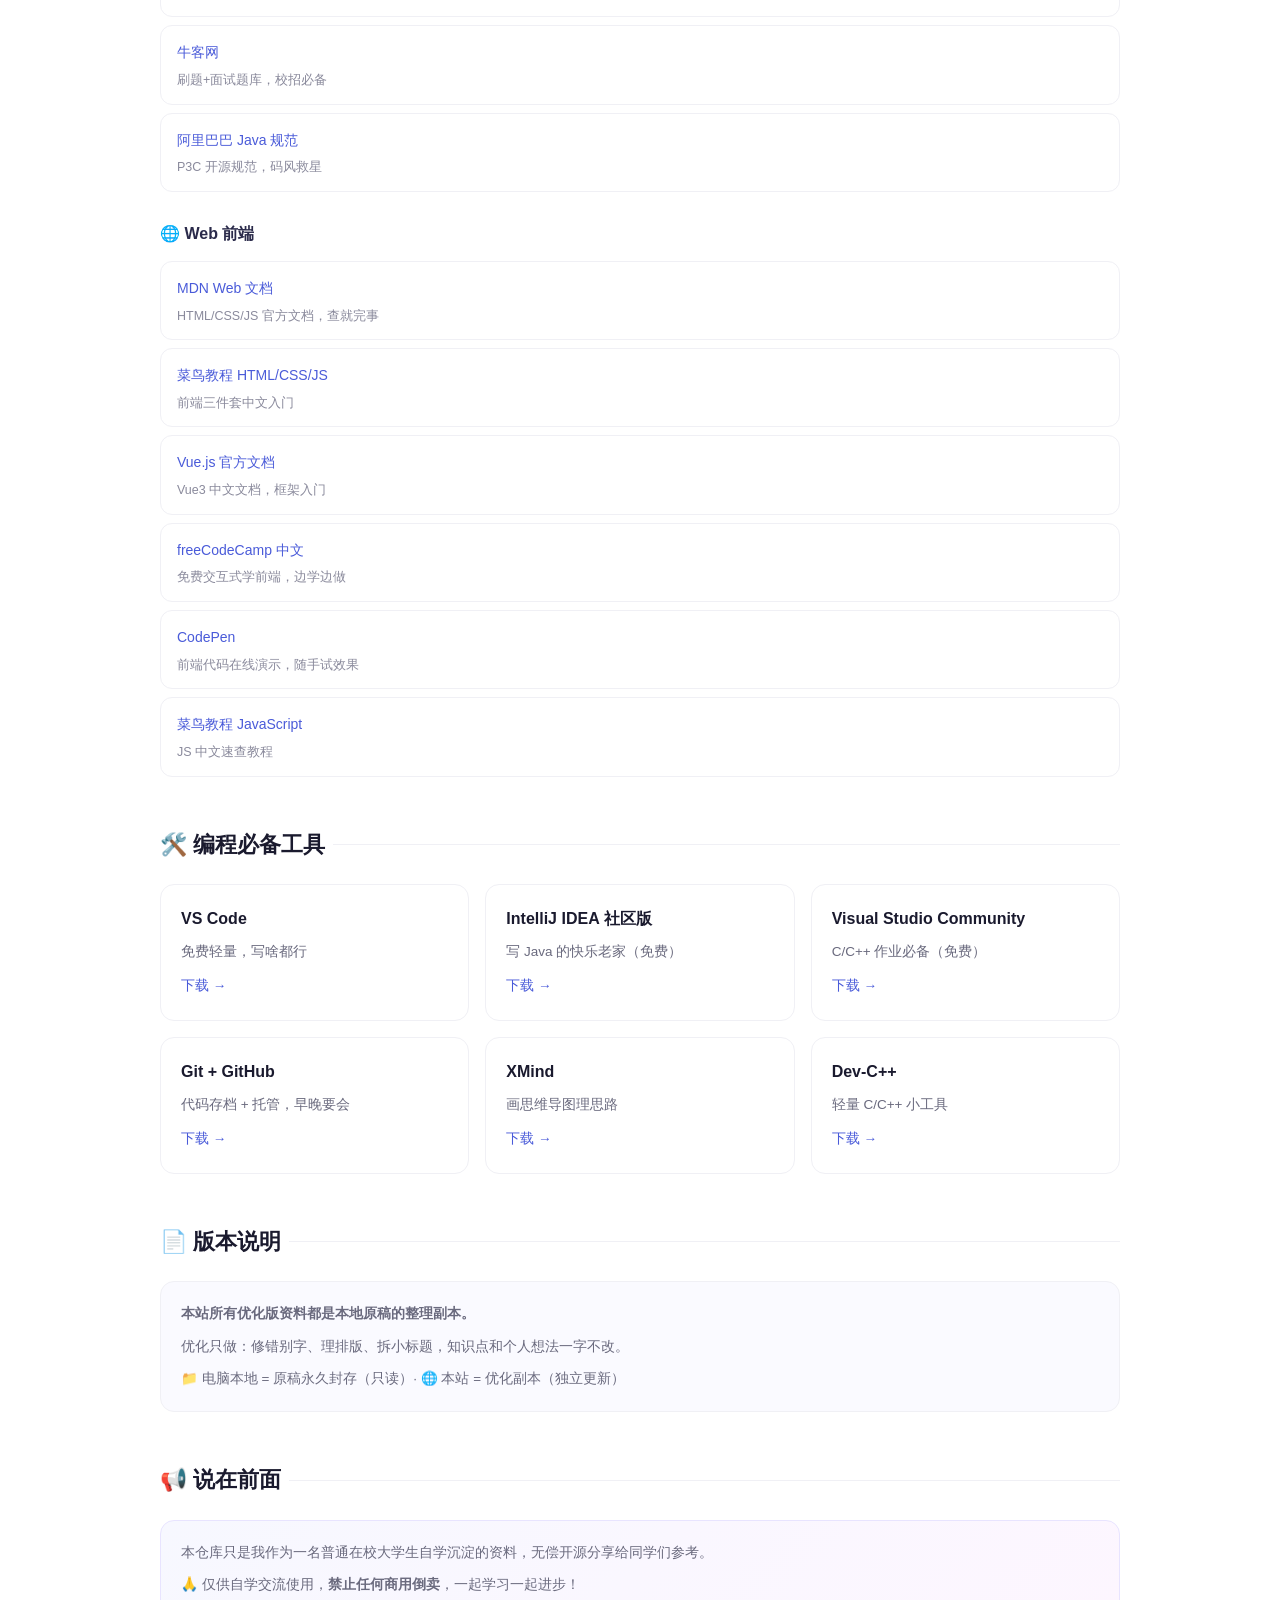
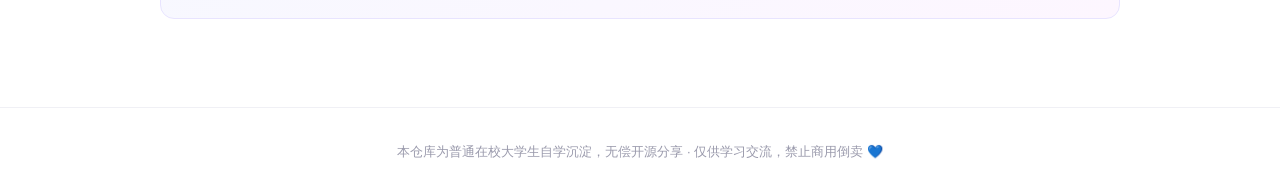
==== commit ee3f057e: "feat: 全站.md链接接入reader网页渲染 + 阅读体验提示" ====
--- a/index.html
+++ b/index.html
@@ -10,6 +10,7 @@
 <header>
   <h1>🏠 我的编程自学小屋</h1>
   <p class="slogan">一个在校大学生的自学存档 · 免费开源 · 一起卷一起进步 ✨</p>
+  <p class="slogan" style="margin-top:6px;font-size:13px;color:#aaa;">📖 所有笔记支持网页渲染阅读（目录 + 代码高亮）</p>
 </header>
 <nav>
   <a href="#method">学习方法</a>
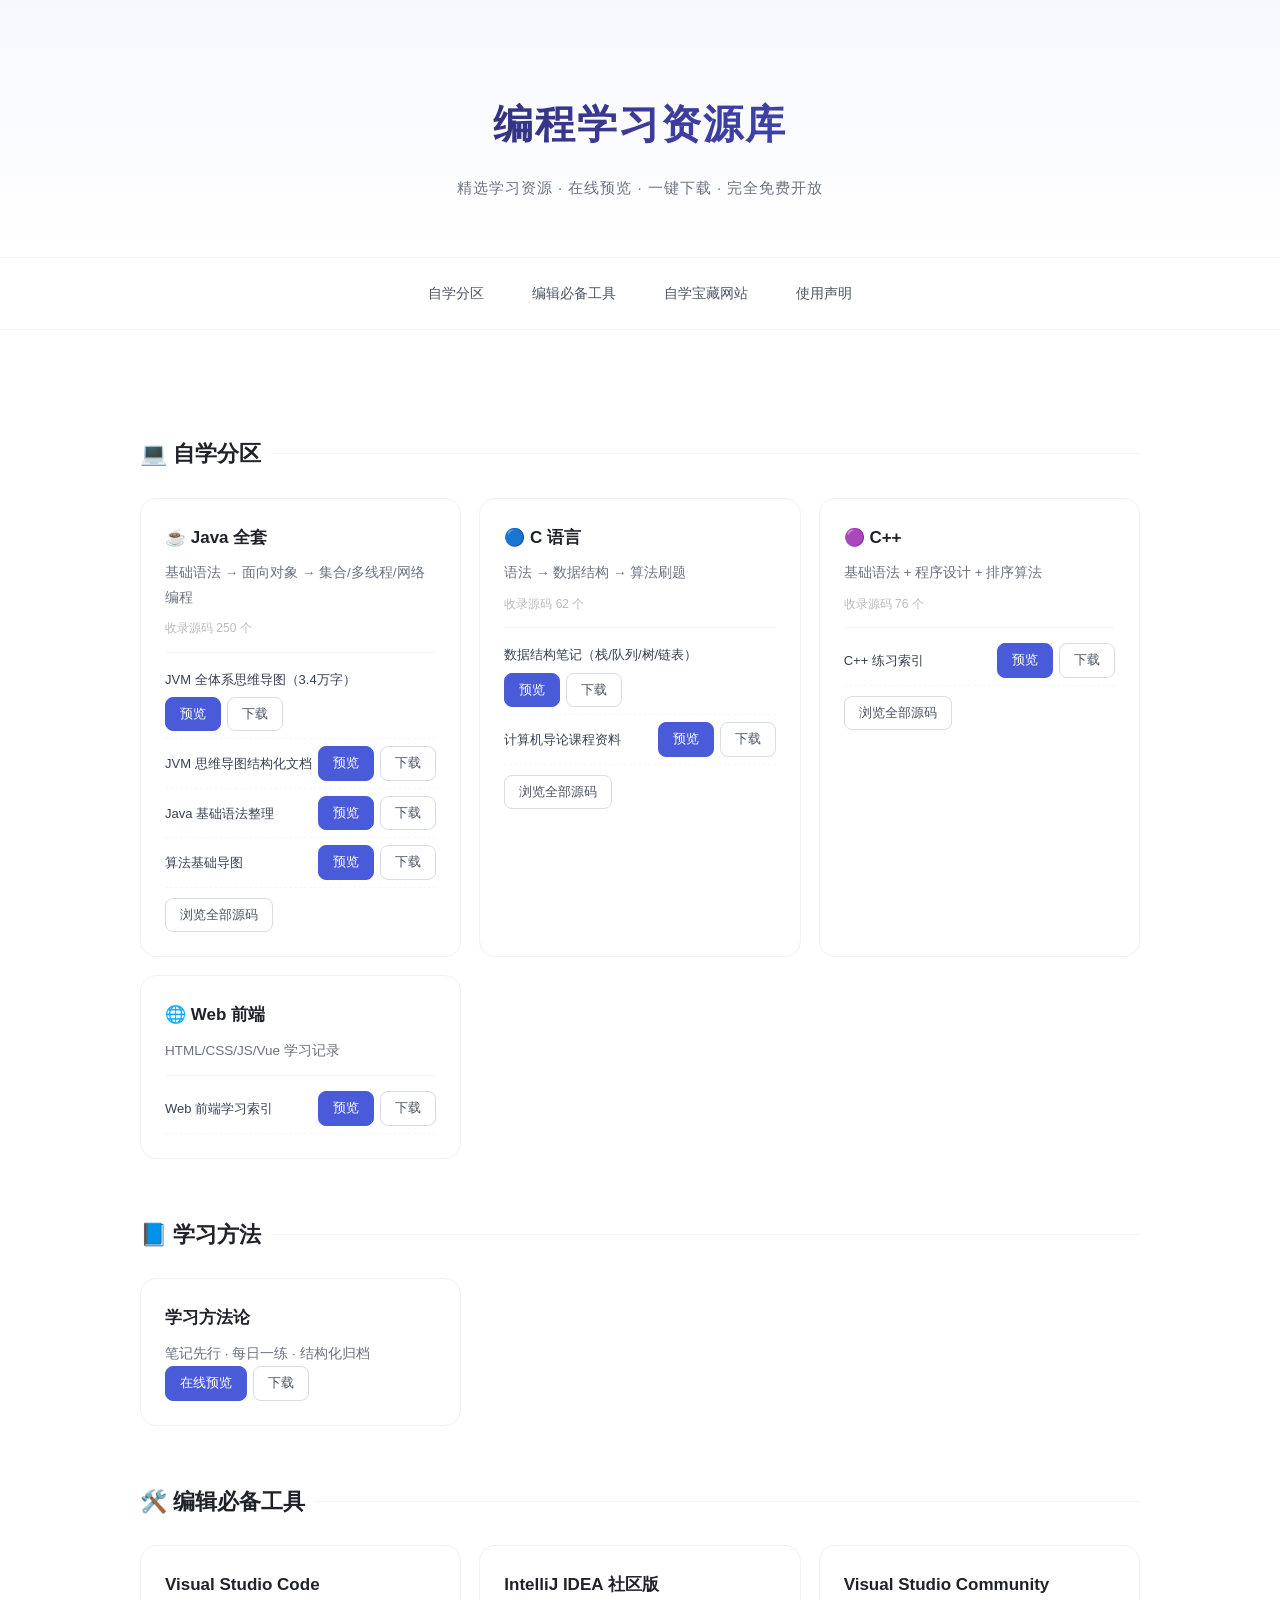
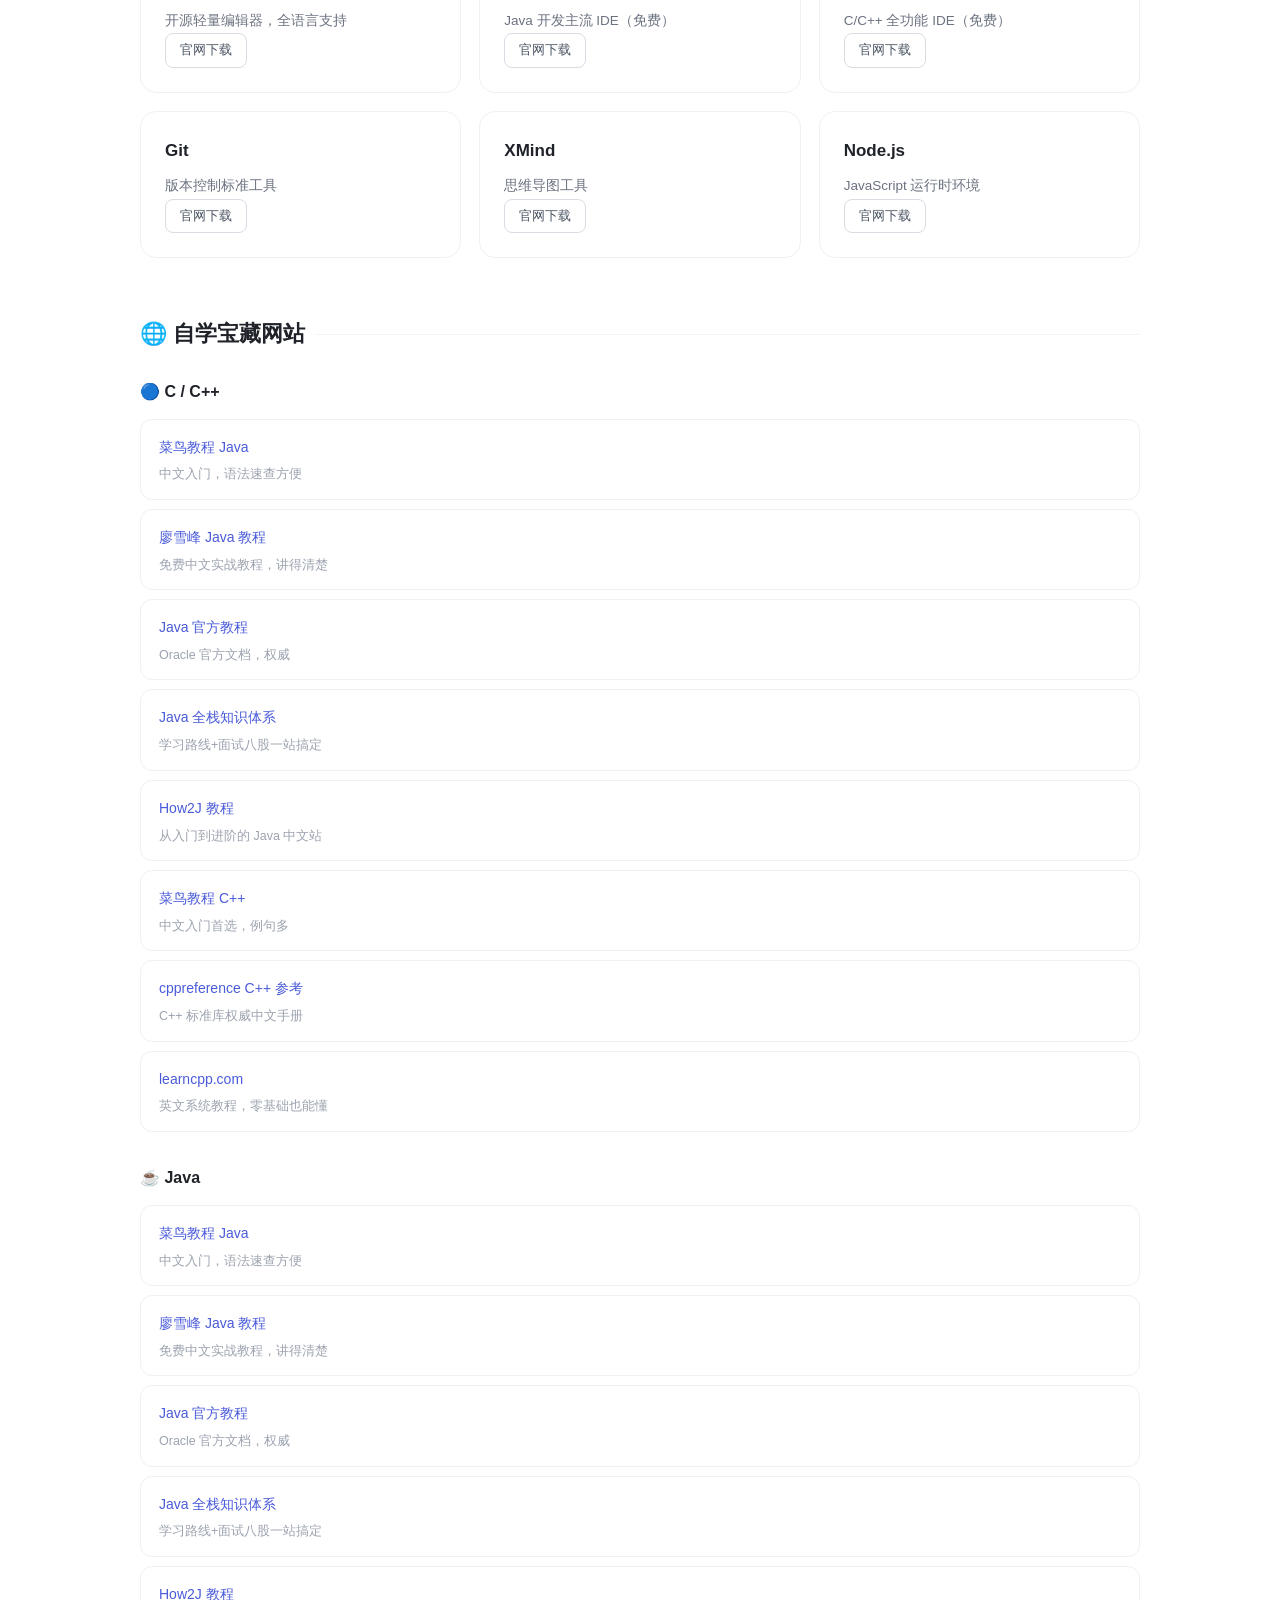
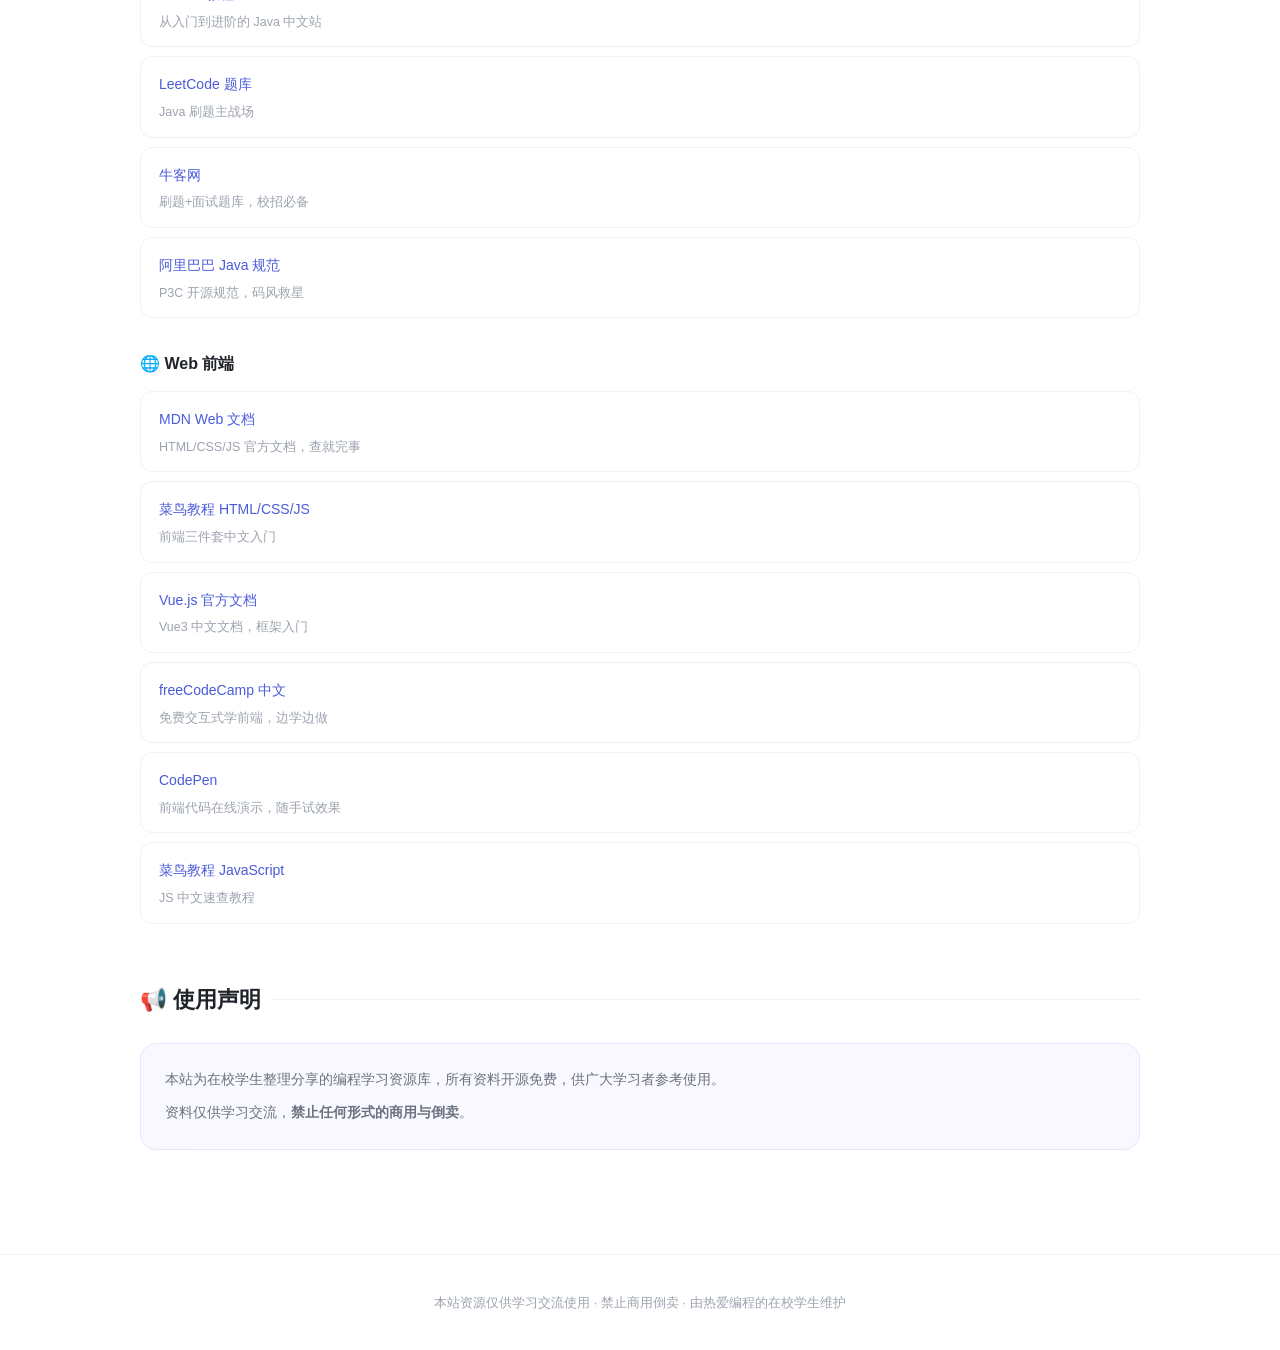
==== commit a824aba1: "refactor: 商用门户标准重构 - 资源在线预览+一键下载/板块顺序调整/去除本地话术/视觉升级" ====
--- a/index.html
+++ b/index.html
@@ -3,50 +3,44 @@
 <head>
 <meta charset="UTF-8">
 <meta name="viewport" content="width=device-width, initial-scale=1.0">
-<title>我的编程自学小屋 🏠</title>
+<title>编程学习资源库 · Programmer Learning Hub</title>
 <link rel="stylesheet" href="assets/css/style.css">
 </head>
 <body>
 <header>
-  <h1>🏠 我的编程自学小屋</h1>
-  <p class="slogan">一个在校大学生的自学存档 · 免费开源 · 一起卷一起进步 ✨</p>
-  <p class="slogan" style="margin-top:6px;font-size:13px;color:#aaa;">📖 所有笔记支持网页渲染阅读（目录 + 代码高亮）</p>
+  <h1>编程学习资源库</h1>
+  <p class="slogan">精选学习资源 · 在线预览 · 一键下载 · 完全免费开放</p>
 </header>
 <nav>
-  <a href="#method">学习方法</a>
   <a href="#lang">自学分区</a>
-  <a href="#resource">宝藏资源</a>
-  <a href="#tools">趁手工具</a>
-  <a href="#version">版本说明</a>
+  <a href="#tools">编辑必备工具</a>
+  <a href="#resource">自学宝藏网站</a>
+  <a href="#disclaimer">使用声明</a>
 </nav>
 <main>
-  <section id="method">
-    <h2>🧭 学习方法论</h2>
-    <div class="cards" id="method-cards"></div>
-  </section>
   <section id="lang">
     <h2>💻 自学分区</h2>
     <div class="lang-grid" id="lang-cards"></div>
+  </section>
+  <section id="method">
+    <h2>📘 学习方法</h2>
+    <div class="cards" id="method-cards"></div>
+  </section>
+  <section id="tools">
+    <h2>🛠️ 编辑必备工具</h2>
+    <div class="cards" id="tools-cards"></div>
   </section>
   <section id="resource">
     <h2>🌐 自学宝藏网站</h2>
     <div id="resource-groups"></div>
   </section>
-  <section id="tools">
-    <h2>🛠️ 编程必备工具</h2>
-    <div class="cards" id="tools-cards"></div>
-  </section>
-  <section id="version">
-    <h2>📄 版本说明</h2>
-    <div id="version-content"></div>
-  </section>
   <section id="disclaimer">
-    <h2>📢 说在前面</h2>
+    <h2>📢 使用声明</h2>
     <div class="card" id="disclaimer-content"></div>
   </section>
 </main>
 <footer>
-  <p>本仓库为普通在校大学生自学沉淀，无偿开源分享 · 仅供学习交流，禁止商用倒卖 💙</p>
+  <p>本站资源仅供学习交流使用 · 禁止商用倒卖 · 由热爱编程的在校学生维护</p>
 </footer>
 <script src="assets/js/main.js"></script>
 </body>
--- a/assets/css/style.css
+++ b/assets/css/style.css
@@ -1,54 +1,61 @@
-/* 极简学生风 · 借鉴现代官网设计语言（白底/渐变点缀/卡片悬浮/滚动渐入） */
+/* 编程学习资源库 · 商用门户视觉规范 */
 * { margin: 0; padding: 0; box-sizing: border-box; }
-body { font-family: "PingFang SC", "Microsoft YaHei", sans-serif; background: #fff; color: #1a1a2e; line-height: 1.8; }
+body { font-family: -apple-system, "PingFang SC", "Microsoft YaHei", sans-serif; background: #fff; color: #1f2329; line-height: 1.8; }
 
-/* 头部：渐变点缀 + 大标题 */
-header { text-align: center; padding: 72px 20px 48px; background: linear-gradient(180deg, #f7f8ff 0%, #fff 100%); }
-header h1 { font-size: 36px; letter-spacing: 1px; background: linear-gradient(120deg, #3b3b98, #5b8def, #7c6ff0); -webkit-background-clip: text; -webkit-text-fill-color: transparent; }
-header .slogan { margin-top: 12px; color: #7a7a8c; font-size: 15px; }
+/* 头部 */
+header { text-align: center; padding: 88px 20px 56px; background: linear-gradient(180deg, #f7f8ff 0%, #fff 100%); border-bottom: 1px solid #f2f3f5; }
+header h1 { font-size: 40px; letter-spacing: 2px; font-weight: 700; background: linear-gradient(120deg, #1a1a2e, #3b3b98, #4a5bd9); -webkit-background-clip: text; -webkit-text-fill-color: transparent; }
+header .slogan { margin-top: 14px; color: #6b7280; font-size: 15px; letter-spacing: 1px; }
 
 /* 导航 */
-nav { display: flex; justify-content: center; gap: 4px; padding: 14px 10px; border-bottom: 1px solid #f0f0f5; position: sticky; top: 0; background: rgba(255,255,255,.92); backdrop-filter: blur(8px); z-index: 10; flex-wrap: wrap; }
-nav a { color: #5a5a6e; text-decoration: none; padding: 6px 16px; font-size: 14px; border-radius: 20px; transition: all .2s; }
-nav a:hover { background: #f0f1ff; color: #4a5bd9; }
+nav { display: flex; justify-content: center; gap: 8px; padding: 16px 10px; border-bottom: 1px solid #f2f3f5; position: sticky; top: 0; background: rgba(255,255,255,.94); backdrop-filter: blur(10px); z-index: 10; flex-wrap: wrap; }
+nav a { color: #4b5563; text-decoration: none; padding: 7px 20px; font-size: 14px; border-radius: 22px; transition: all .2s; font-weight: 500; }
+nav a:hover { background: #eef0ff; color: #4a5bd9; }
 
-main { max-width: 1000px; margin: 0 auto; padding: 40px 20px; }
-section { margin: 48px 0; }
-h2 { font-size: 22px; margin-bottom: 20px; display: flex; align-items: center; gap: 8px; }
-h2::after { content: ''; flex: 1; height: 1px; background: #f0f0f5; }
+main { max-width: 1040px; margin: 0 auto; padding: 48px 20px; }
+section { margin: 56px 0; }
+h2 { font-size: 22px; margin-bottom: 24px; font-weight: 600; display: flex; align-items: center; gap: 10px; }
+h2::after { content: ''; flex: 1; height: 1px; background: #f2f3f5; }
 
-/* 卡片：圆角 + 悬浮轻动效 + 滚动渐入 */
-.cards, .lang-grid { display: grid; grid-template-columns: repeat(auto-fill, minmax(270px, 1fr)); gap: 16px; }
-.card, .lang-card { background: #fff; border: 1px solid #f0f0f5; border-radius: 14px; padding: 20px; transition: transform .25s, box-shadow .25s; opacity: 0; transform: translateY(16px); }
+/* 卡片 */
+.cards, .lang-grid { display: grid; grid-template-columns: repeat(auto-fill, minmax(300px, 1fr)); gap: 18px; }
+.card, .lang-card { background: #fff; border: 1px solid #f0f1f3; border-radius: 16px; padding: 24px; transition: transform .25s, box-shadow .25s, border-color .25s; opacity: 0; transform: translateY(18px); }
 .card.show, .lang-card.show { opacity: 1; transform: translateY(0); }
-.card:hover, .lang-card:hover { transform: translateY(-4px); box-shadow: 0 8px 24px rgba(60, 80, 180, .08); border-color: #e0e4ff; }
-.card h3, .lang-card h3 { font-size: 16px; margin-bottom: 6px; }
-.card p, .lang-card p { font-size: 13.5px; color: #6a6a7e; }
-.card a, .lang-card a { display: inline-block; margin-top: 10px; color: #4a5bd9; text-decoration: none; font-size: 13.5px; font-weight: 500; }
-.card a:hover, .lang-card a:hover { text-decoration: underline; }
-.lang-card { text-align: center; }
-.lang-card a + a { margin-left: 12px; }
+.card:hover, .lang-card:hover { transform: translateY(-5px); box-shadow: 0 12px 32px rgba(60, 80, 180, .09); border-color: #dfe4ff; }
+.card h3, .lang-card h3 { font-size: 17px; margin-bottom: 8px; font-weight: 600; }
+.card p, .lang-card p { font-size: 13.5px; color: #6b7280; }
+
+/* 文档条目 */
+.doc-list { margin-top: 12px; border-top: 1px solid #f5f6f8; padding-top: 8px; }
+.doc-item { display: flex; justify-content: space-between; align-items: center; padding: 7px 0; border-bottom: 1px dashed #f5f6f8; font-size: 13px; color: #374151; flex-wrap: wrap; gap: 6px; }
+.doc-actions { display: inline-flex; gap: 6px; }
+
+/* 按钮 */
+.btn { display: inline-block; padding: 5px 14px; border-radius: 8px; font-size: 12.5px; border: 1px solid #d8dce3; color: #4b5563; text-decoration: none; transition: all .2s; background: #fff; font-weight: 500; }
+.btn:hover { border-color: #4a5bd9; color: #4a5bd9; }
+.btn-primary { background: #4a5bd9; border-color: #4a5bd9; color: #fff; }
+.btn-primary:hover { background: #3d4cc0; color: #fff; }
 
 /* 资源列表 */
-.res-group { margin-bottom: 28px; }
-.res-group h3 { font-size: 16px; margin-bottom: 12px; color: #2a2a4a; }
+.res-group { margin-bottom: 32px; }
+.res-group h3 { font-size: 16px; margin-bottom: 12px; font-weight: 600; color: #1f2329; }
 .res-group ul { list-style: none; }
-.res-group li { background: #fff; border: 1px solid #f0f0f5; border-radius: 12px; padding: 12px 16px; margin-bottom: 8px; transition: border-color .2s, box-shadow .2s; }
-.res-group li:hover { border-color: #e0e4ff; box-shadow: 0 4px 16px rgba(60, 80, 180, .06); }
+.res-group li { background: #fff; border: 1px solid #f0f1f3; border-radius: 12px; padding: 13px 18px; margin-bottom: 9px; transition: border-color .2s, box-shadow .2s; }
+.res-group li:hover { border-color: #dfe4ff; box-shadow: 0 4px 16px rgba(60, 80, 180, .07); }
 .res-group a { color: #4a5bd9; text-decoration: none; font-weight: 500; font-size: 14px; }
 .res-group a:hover { text-decoration: underline; }
-.res-group .desc { font-size: 12.5px; color: #8a8a9c; margin-top: 2px; }
+.res-group .desc { font-size: 12.5px; color: #9ca3af; margin-top: 2px; }
 
 /* 声明区 */
-#disclaimer .card { background: linear-gradient(135deg, #f7f8ff, #fdf6ff); border-color: #e8e4ff; }
-#version .card { background: #fafaff; }
+#disclaimer .card { background: linear-gradient(135deg, #f8f9ff, #faf7ff); border-color: #e8e6ff; opacity: 1; transform: none; }
 
-footer { text-align: center; padding: 32px 20px; border-top: 1px solid #f0f0f5; color: #9a9aac; font-size: 13px; }
+footer { text-align: center; padding: 36px 20px; border-top: 1px solid #f2f3f5; color: #9ca3af; font-size: 13px; }
 footer a { color: #4a5bd9; text-decoration: none; }
 
-@media (max-width: 600px) {
-  header { padding: 48px 16px 32px; }
-  header h1 { font-size: 26px; }
-  nav a { padding: 5px 10px; font-size: 13px; }
-  main { padding: 24px 14px; }
+@media (max-width: 640px) {
+  header { padding: 56px 16px 36px; }
+  header h1 { font-size: 28px; }
+  nav a { padding: 5px 12px; font-size: 13px; }
+  main { padding: 28px 14px; }
+  .doc-item { flex-direction: column; align-items: flex-start; }
 }
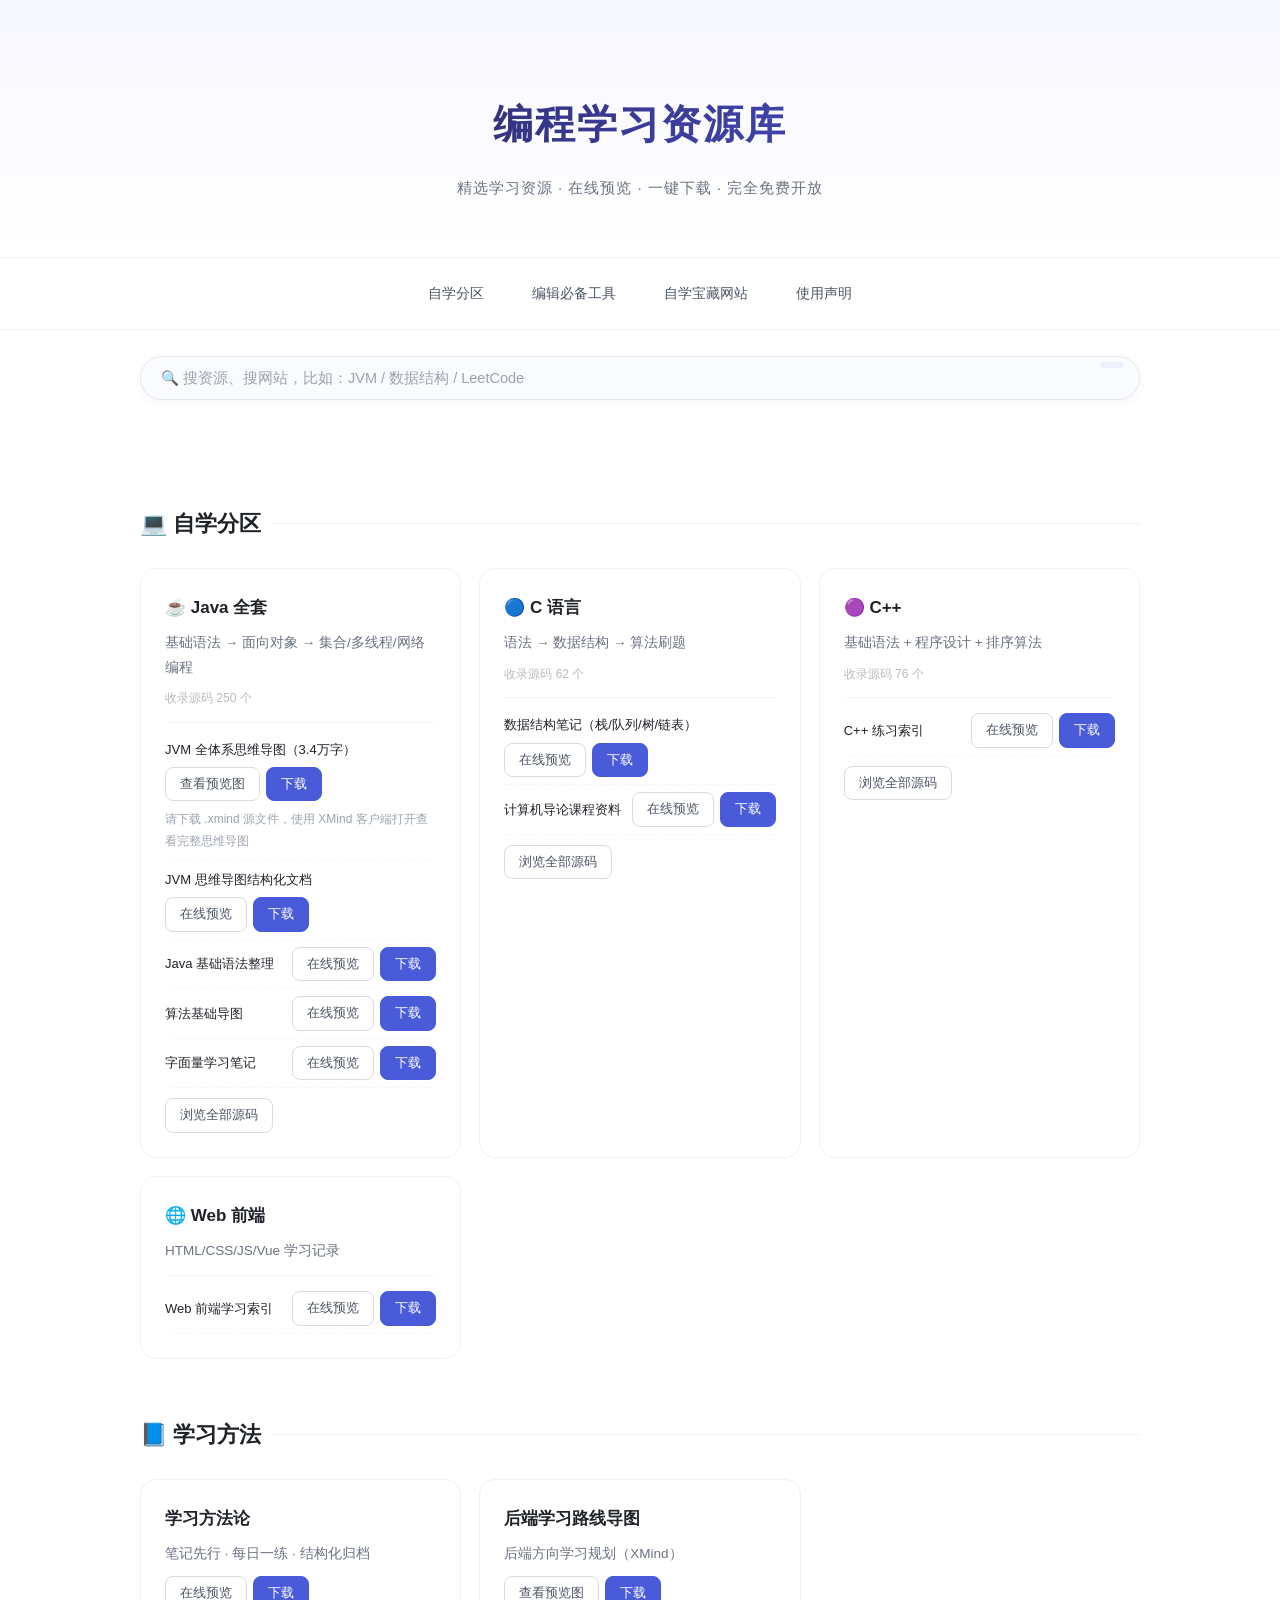
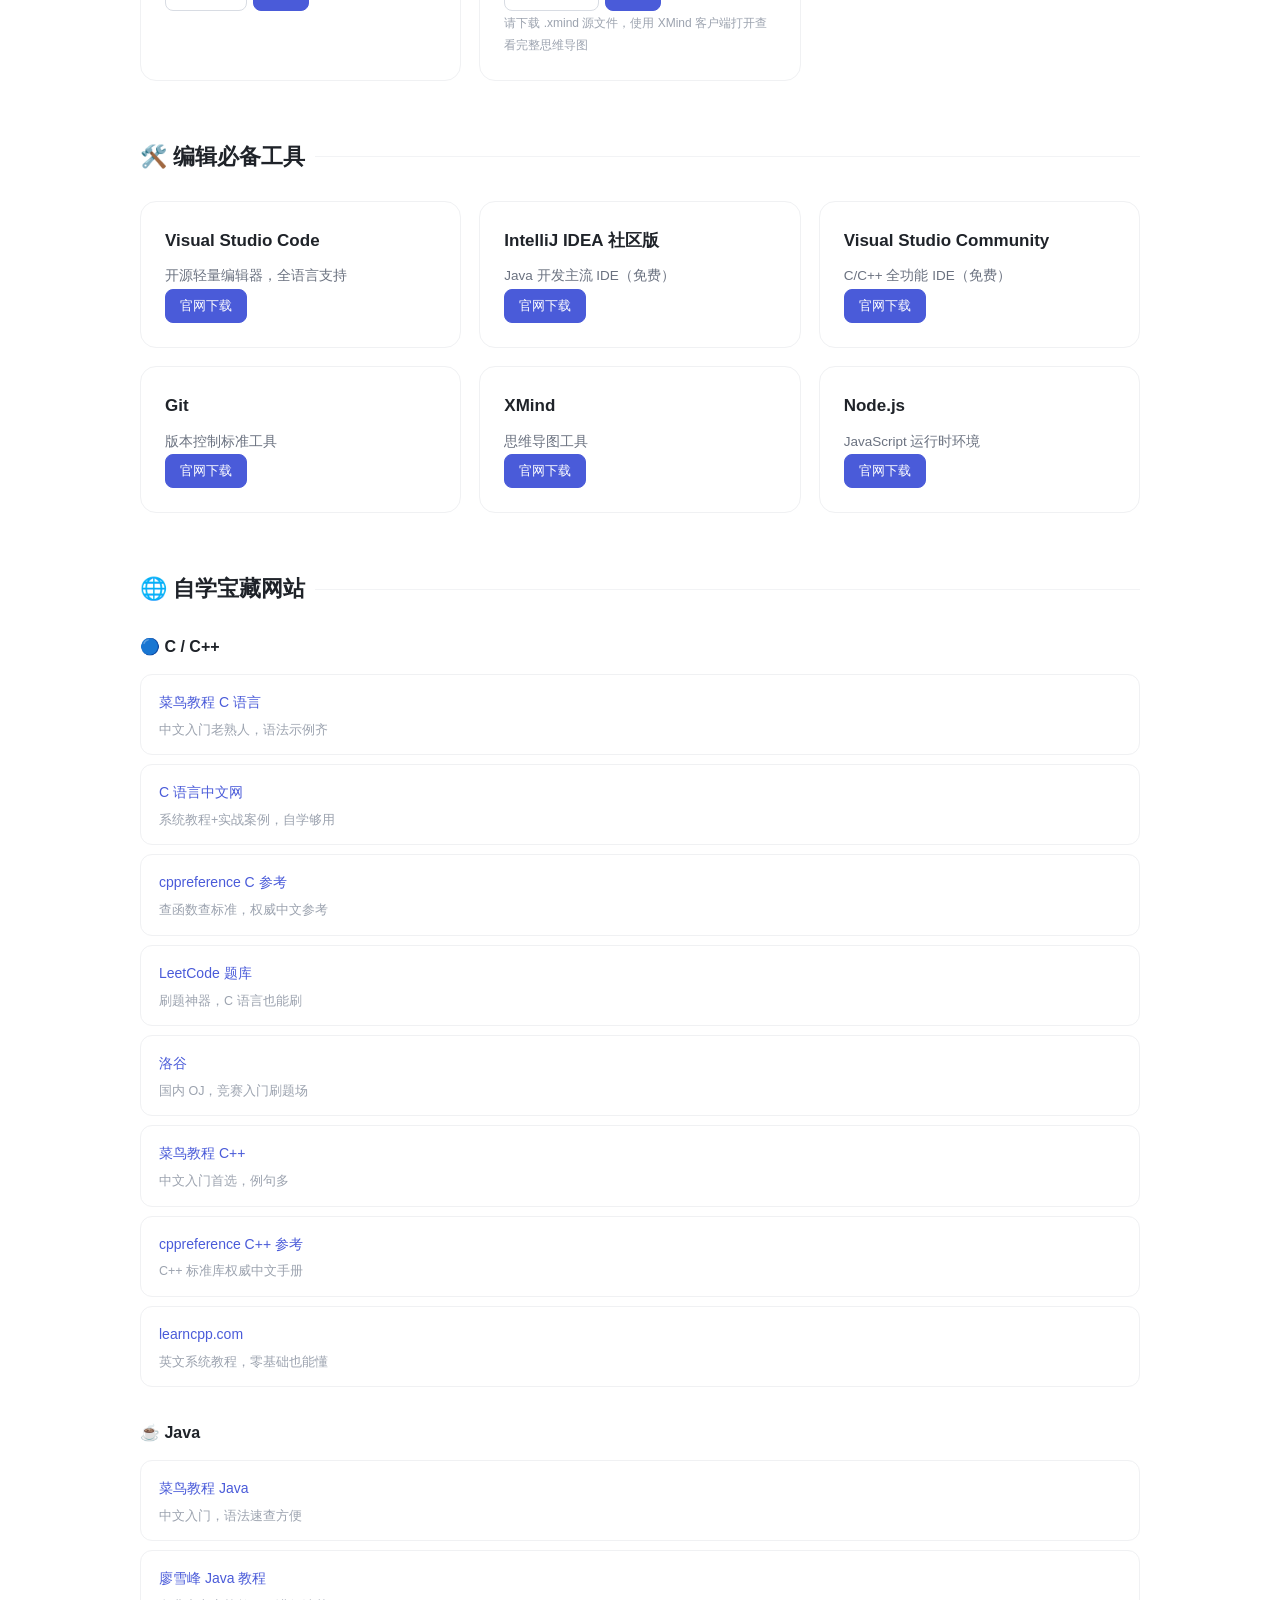
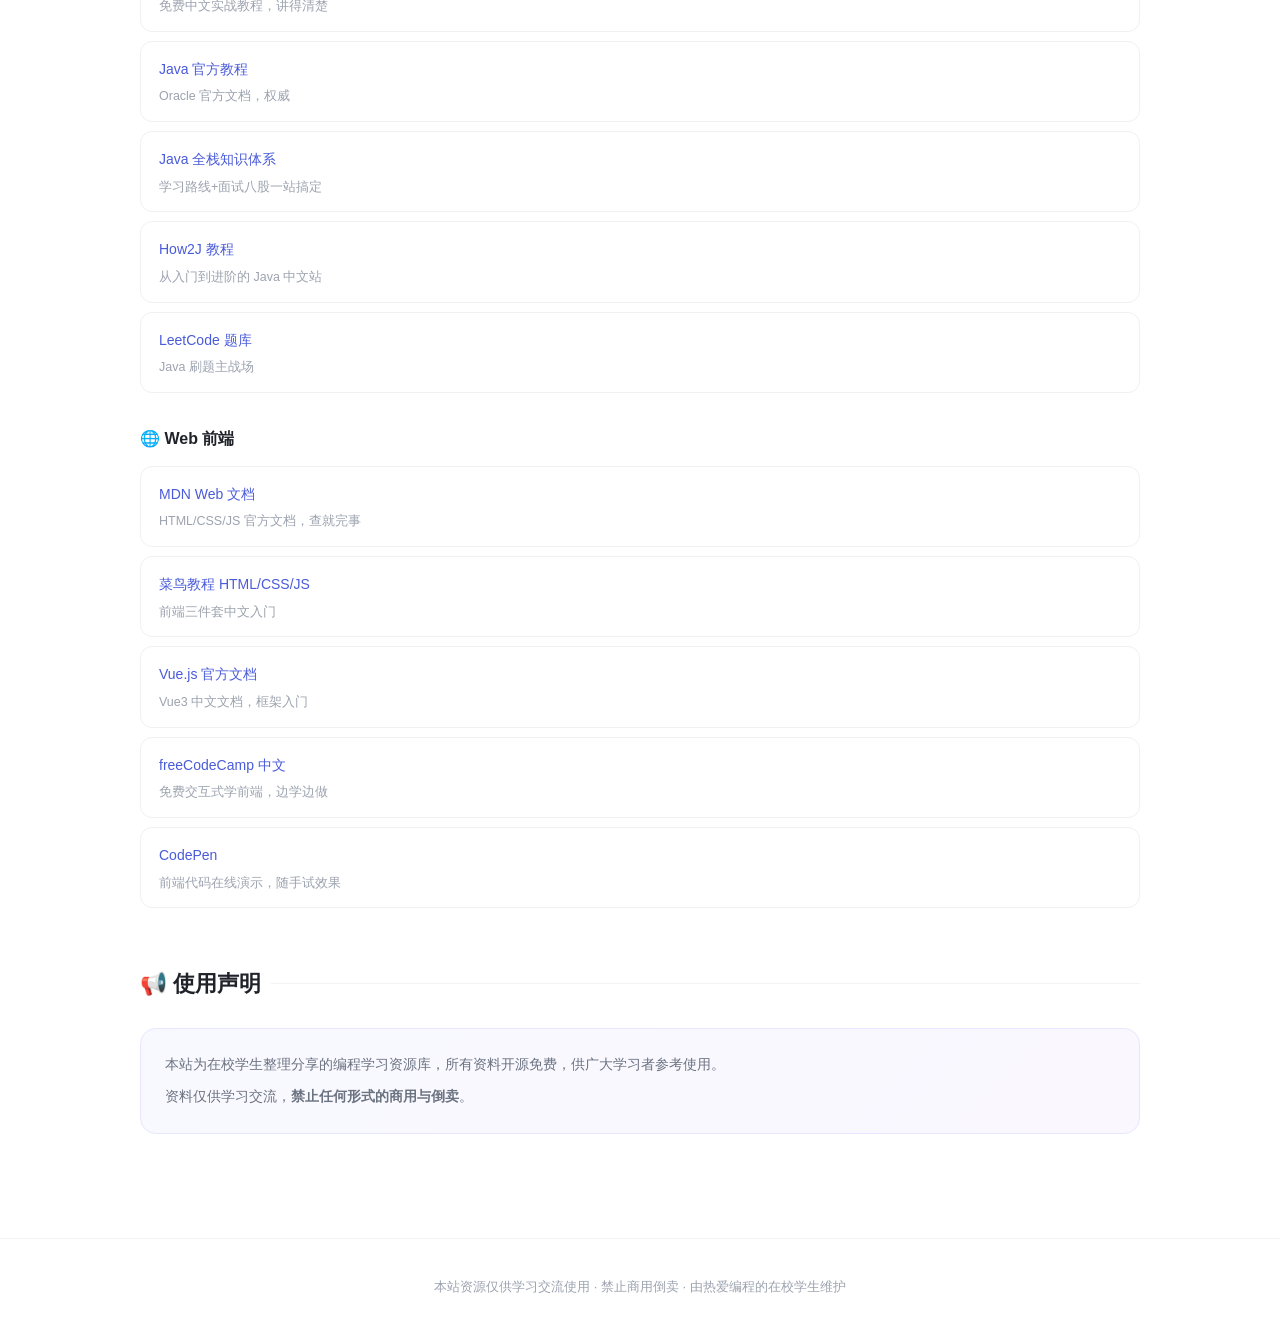
==== commit eccae613: "【第6轮运维】巡检修复：删3个失效外链(杭电OJ/Dev-C++/C++Primer站)并清理残留过滤；升级：首页搜索框+回到顶部，阅读页加进度条" ====
--- a/index.html
+++ b/index.html
@@ -17,7 +17,12 @@
   <a href="#resource">自学宝藏网站</a>
   <a href="#disclaimer">使用声明</a>
 </nav>
+<div class="search-wrap">
+  <input id="site-search" type="text" placeholder="🔍 搜资源、搜网站，比如：JVM / 数据结构 / LeetCode" autocomplete="off">
+  <span id="search-count" class="search-count"></span>
+</div>
 <main>
+  <div id="search-empty" class="search-empty" style="display:none">没有找到相关内容，换个关键词试试～</div>
   <section id="lang">
     <h2>💻 自学分区</h2>
     <div class="lang-grid" id="lang-cards"></div>
@@ -42,6 +47,7 @@
 <footer>
   <p>本站资源仅供学习交流使用 · 禁止商用倒卖 · 由热爱编程的在校学生维护</p>
 </footer>
+<button id="back-top" class="back-top" title="回到顶部" aria-label="回到顶部">↑</button>
 <script src="assets/js/main.js"></script>
 </body>
 </html>
--- a/assets/css/style.css
+++ b/assets/css/style.css
@@ -28,7 +28,10 @@
 /* 文档条目 */
 .doc-list { margin-top: 12px; border-top: 1px solid #f5f6f8; padding-top: 8px; }
 .doc-item { display: flex; justify-content: space-between; align-items: center; padding: 7px 0; border-bottom: 1px dashed #f5f6f8; font-size: 13px; color: #374151; flex-wrap: wrap; gap: 6px; }
+.file-link { color: #1f2329; text-decoration: none; font-weight: 500; transition: color .2s; }
+.file-link:hover { color: #4a5bd9; text-decoration: underline; }
 .doc-actions { display: inline-flex; gap: 6px; }
+.doc-tip { flex-basis: 100%; font-size: 12px; color: #9ca3af; padding-top: 2px; }
 
 /* 按钮 */
 .btn { display: inline-block; padding: 5px 14px; border-radius: 8px; font-size: 12.5px; border: 1px solid #d8dce3; color: #4b5563; text-decoration: none; transition: all .2s; background: #fff; font-weight: 500; }
@@ -46,6 +49,28 @@
 .res-group a:hover { text-decoration: underline; }
 .res-group .desc { font-size: 12.5px; color: #9ca3af; margin-top: 2px; }
 
+/* 搜索框 */
+.search-wrap { max-width: 1040px; margin: 0 auto; padding: 26px 20px 0; position: relative; }
+#site-search {
+  width: 100%; padding: 13px 20px; font-size: 14.5px; color: #1f2329;
+  border: 1px solid #e5e7eb; border-radius: 999px; outline: none;
+  background: #fafbff; transition: all .25s; box-shadow: 0 2px 10px rgba(60, 80, 180, .05);
+}
+#site-search::placeholder { color: #9ca3af; }
+#site-search:focus { border-color: #4a5bd9; background: #fff; box-shadow: 0 4px 20px rgba(74, 91, 217, .14); }
+.search-count { position: absolute; right: 36px; top: 50%; transform: translateY(-50%); font-size: 12.5px; color: #4a5bd9; background: #eef0ff; padding: 3px 12px; border-radius: 999px; }
+.search-empty { text-align: center; padding: 40px 0; color: #9ca3af; font-size: 14px; }
+
+/* 回到顶部 */
+.back-top {
+  position: fixed; right: 26px; bottom: 30px; width: 42px; height: 42px; border-radius: 50%;
+  border: 1px solid #e0e4ff; background: rgba(255,255,255,.95); color: #4a5bd9;
+  font-size: 18px; cursor: pointer; box-shadow: 0 6px 20px rgba(60, 80, 180, .18);
+  opacity: 0; transform: translateY(12px); pointer-events: none; transition: all .3s; z-index: 30;
+}
+.back-top.show { opacity: 1; transform: translateY(0); pointer-events: auto; }
+.back-top:hover { background: #4a5bd9; color: #fff; border-color: #4a5bd9; }
+
 /* 声明区 */
 #disclaimer .card { background: linear-gradient(135deg, #f8f9ff, #faf7ff); border-color: #e8e6ff; opacity: 1; transform: none; }
 
@@ -58,4 +83,7 @@
   nav a { padding: 5px 12px; font-size: 13px; }
   main { padding: 28px 14px; }
   .doc-item { flex-direction: column; align-items: flex-start; }
+  .search-wrap { padding: 20px 14px 0; }
+  .search-count { right: 28px; }
+  .back-top { right: 16px; bottom: 20px; width: 38px; height: 38px; }
 }
